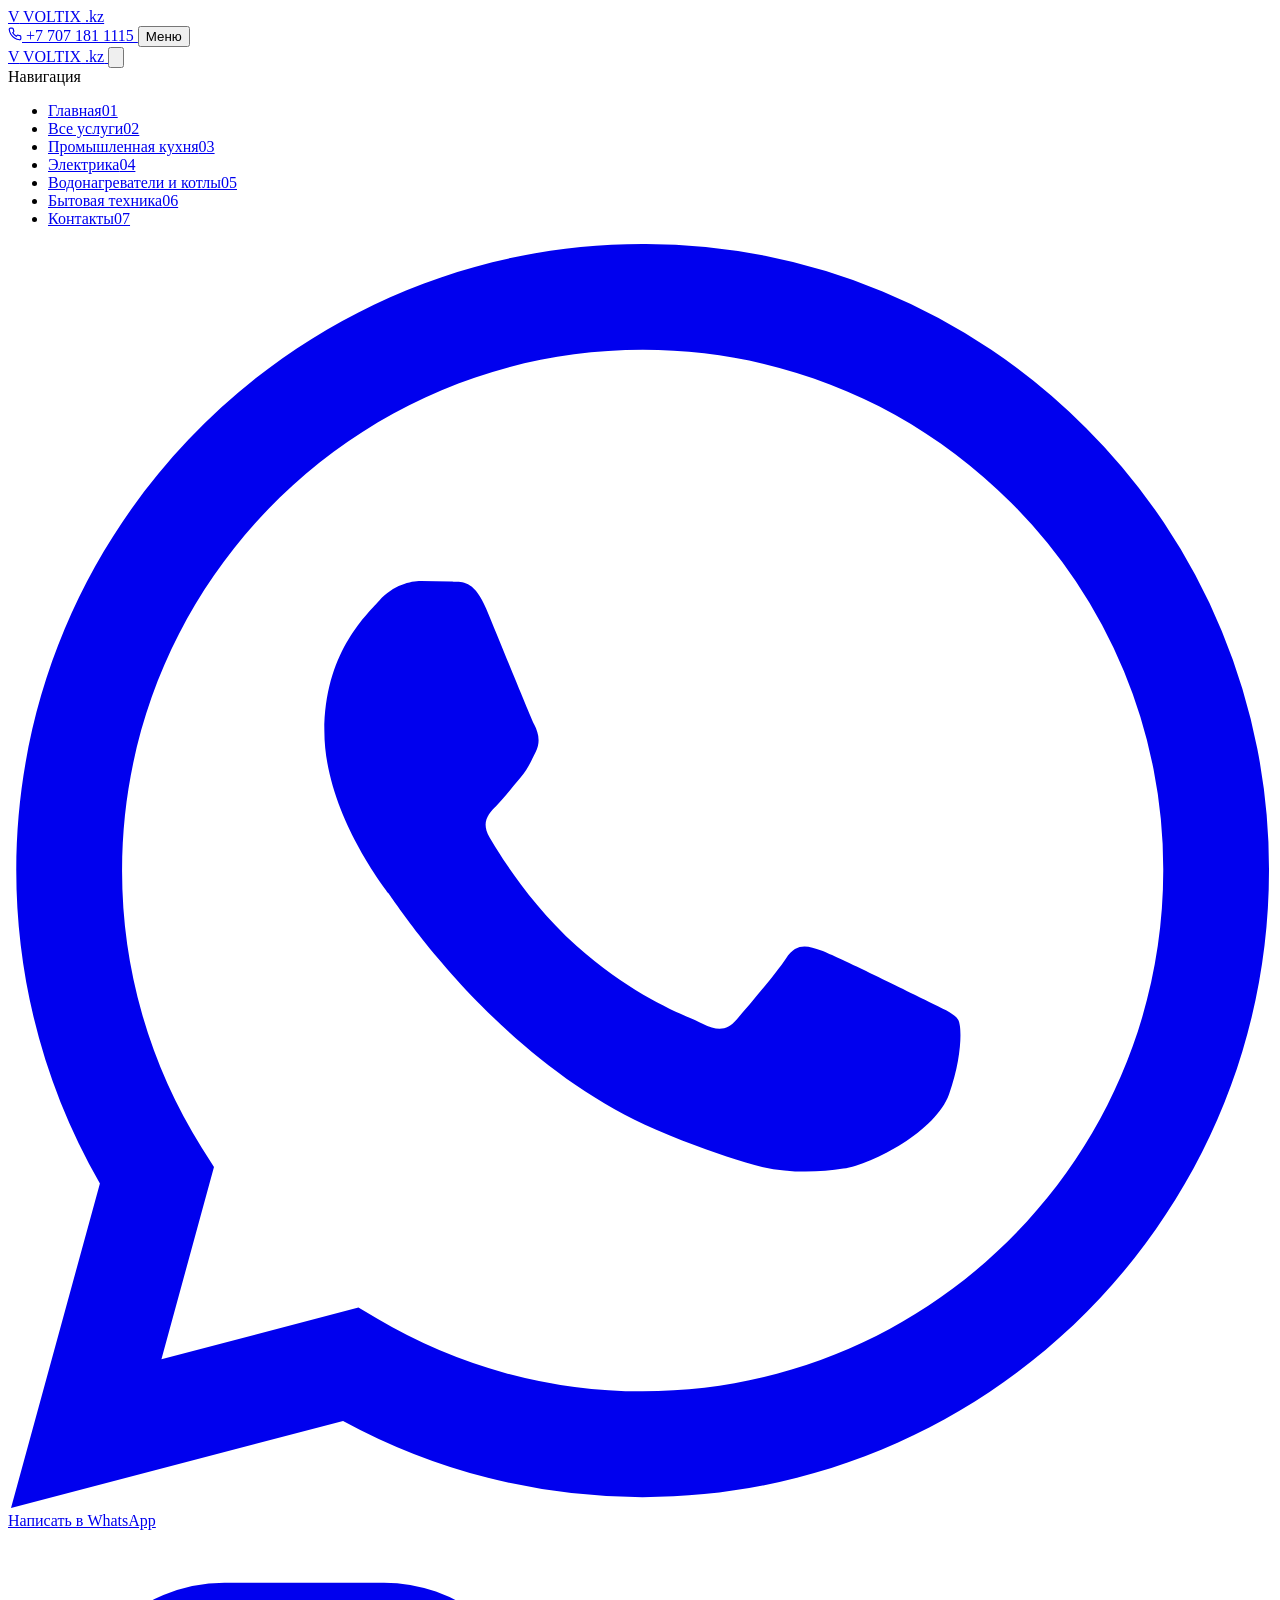
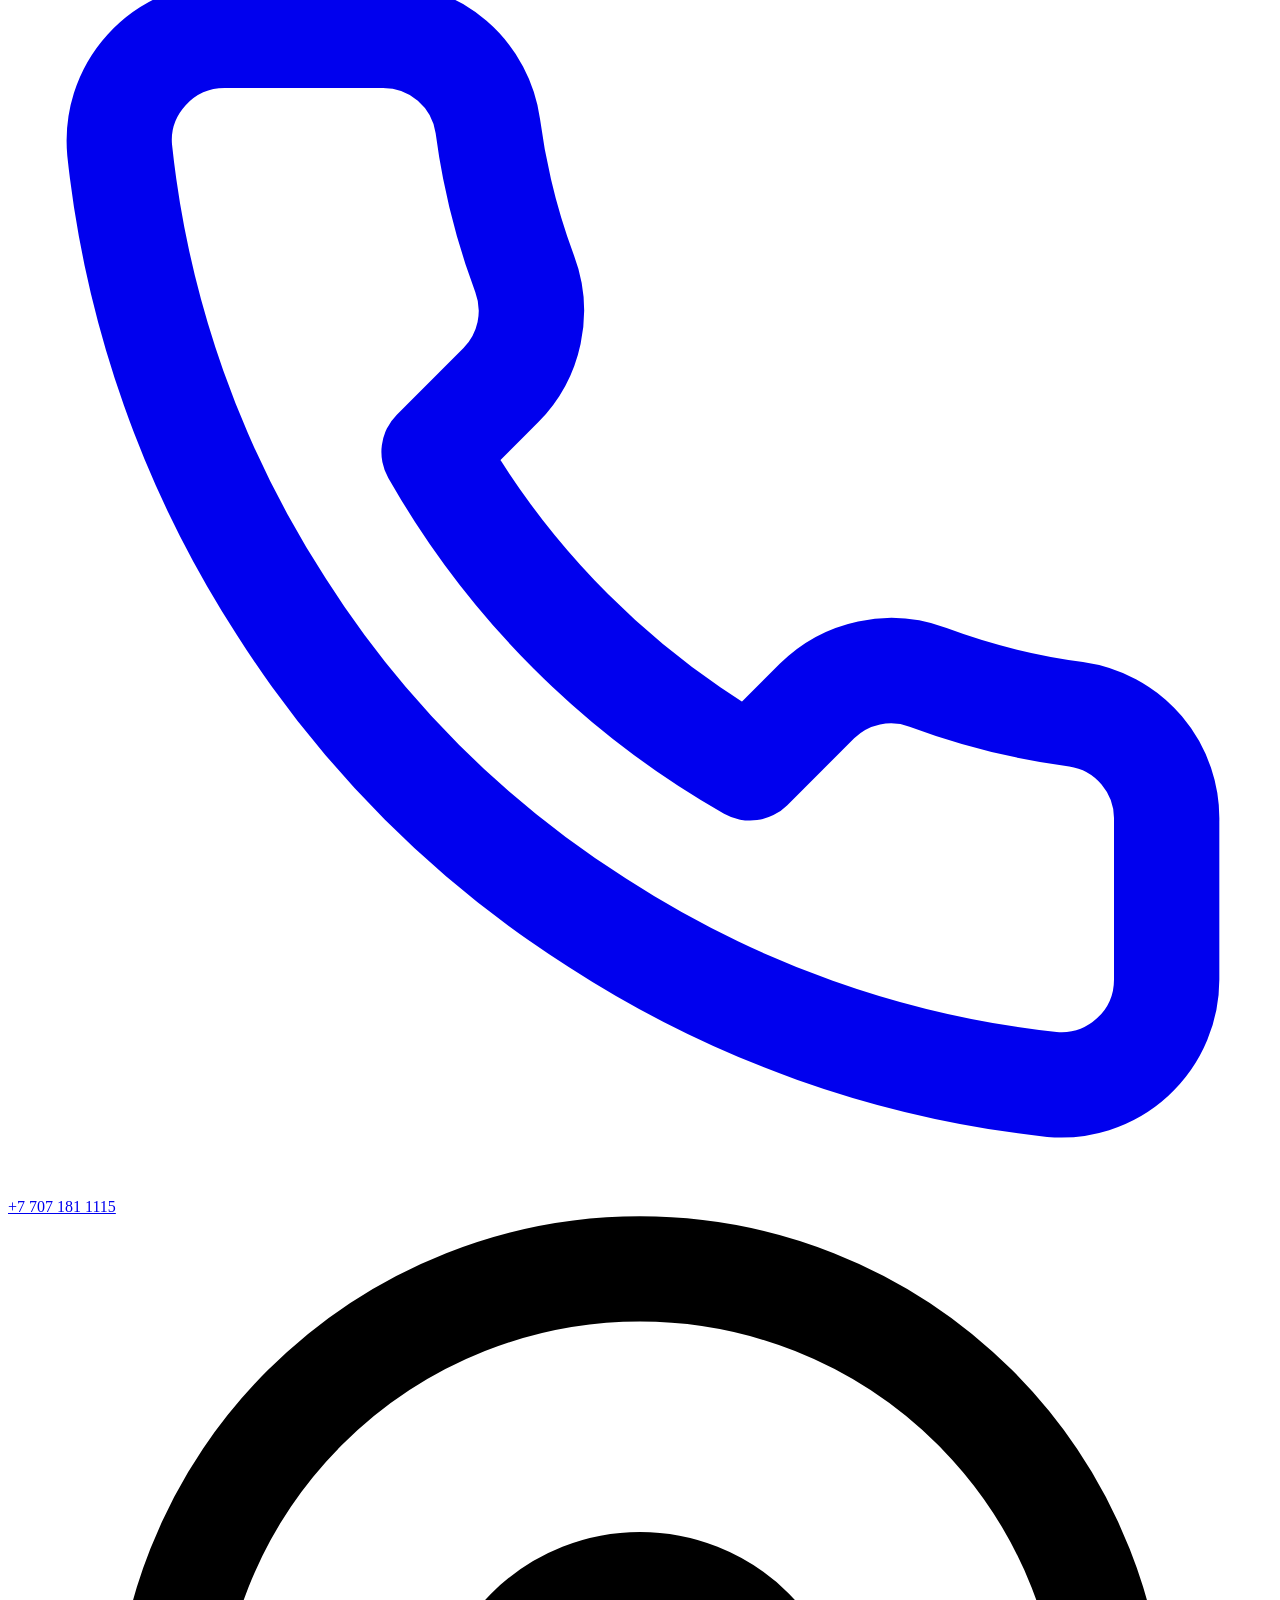
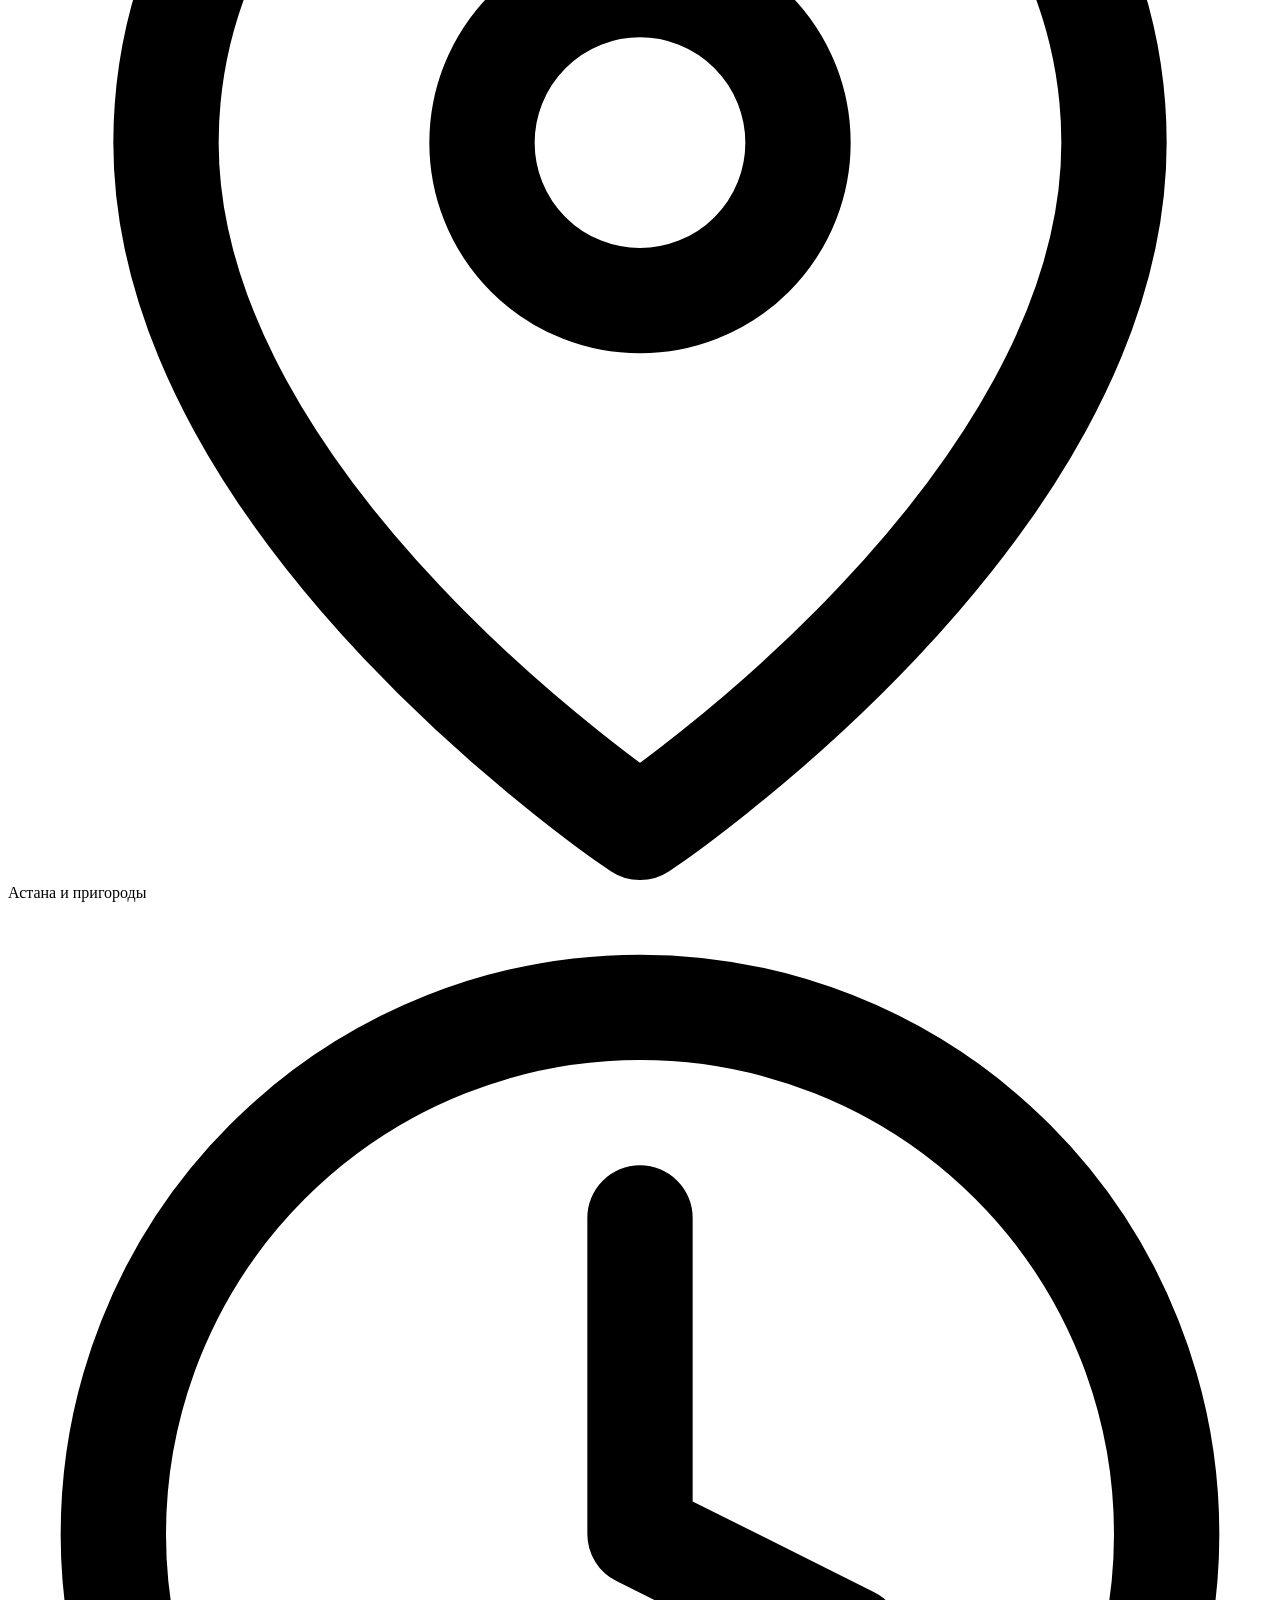
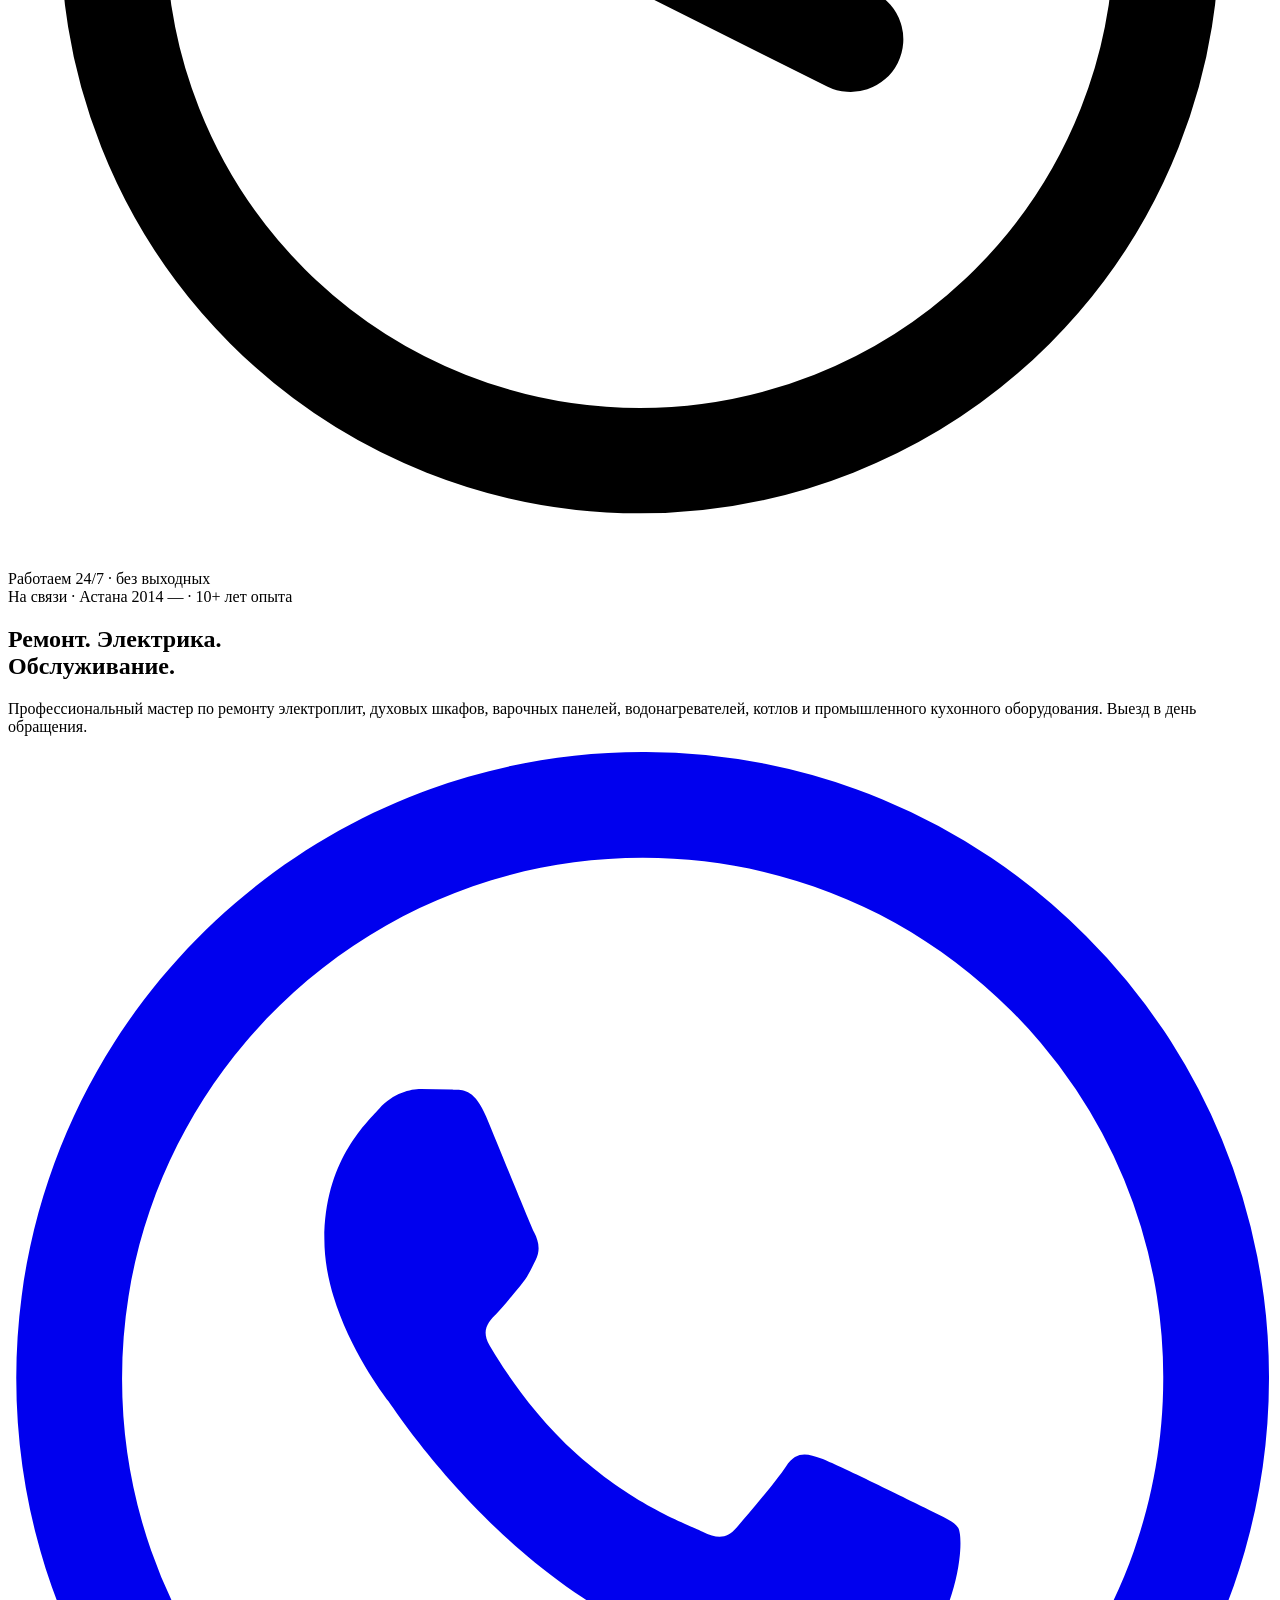
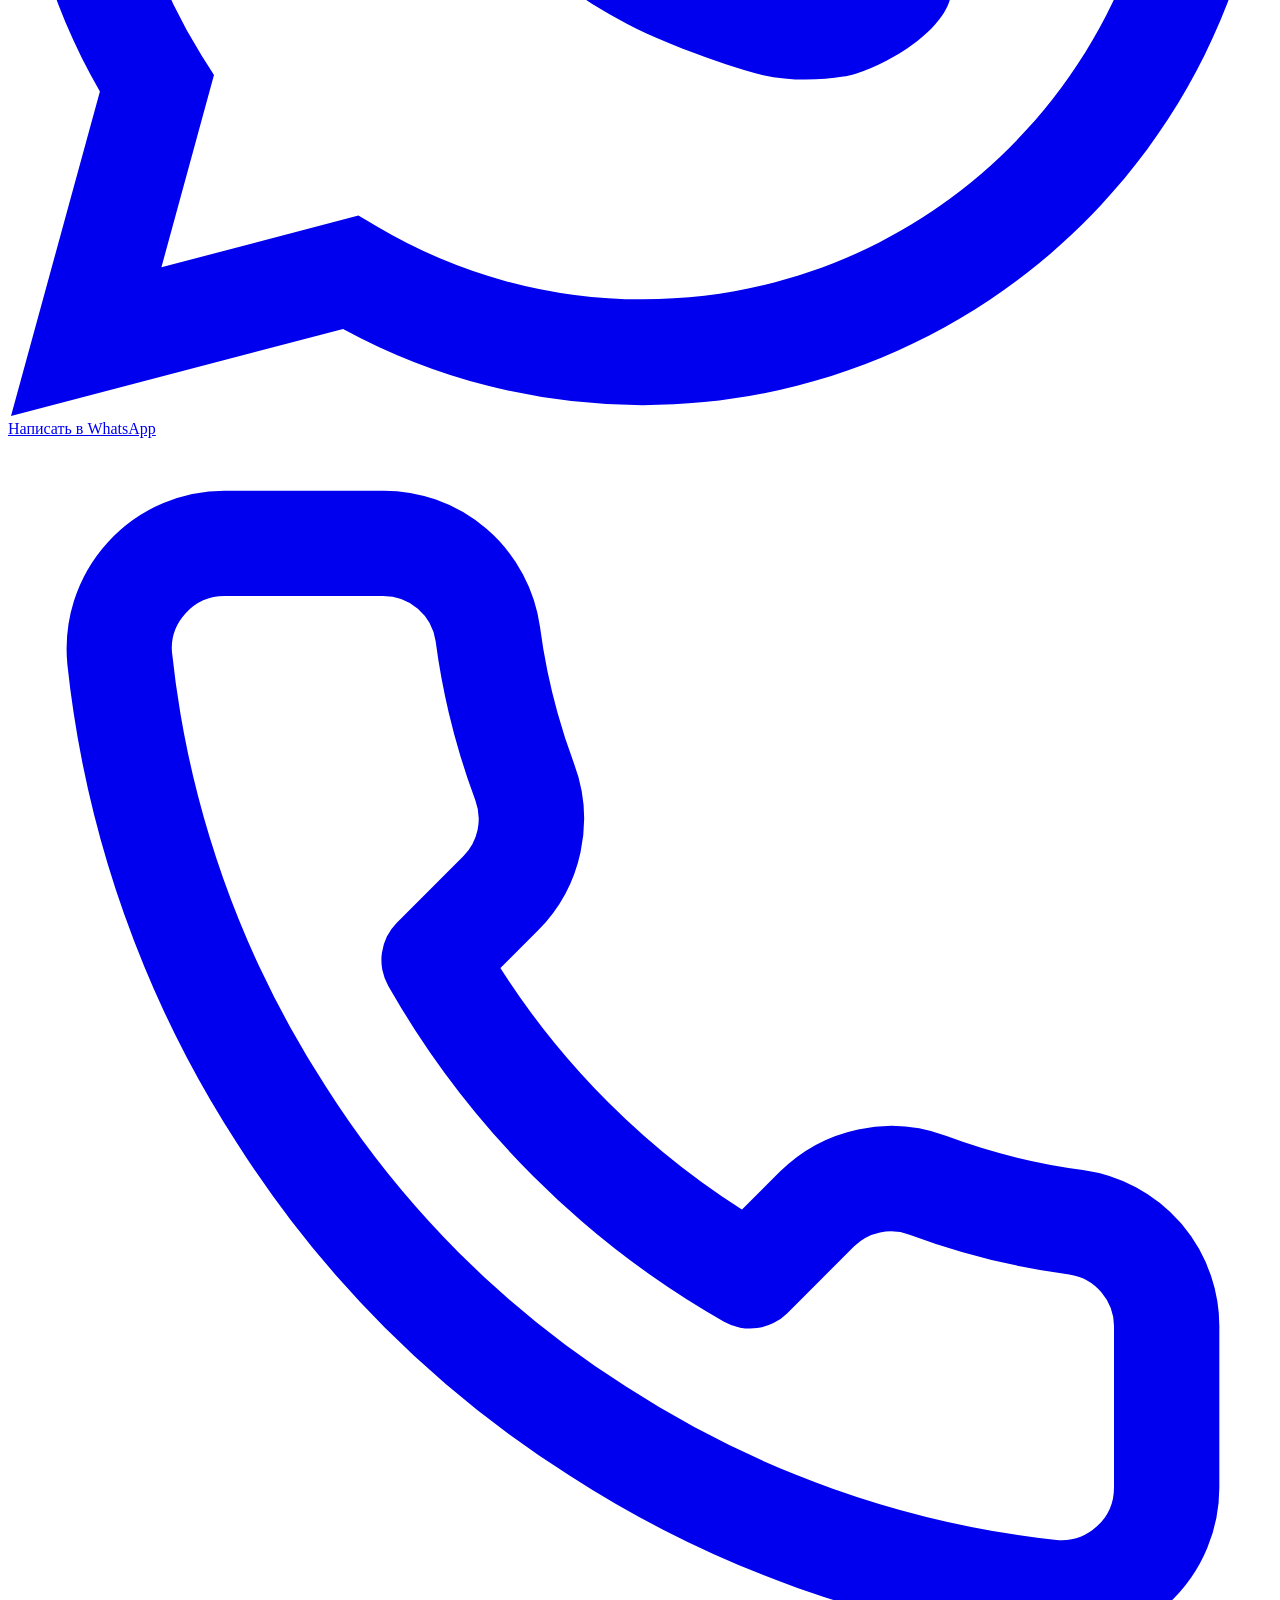
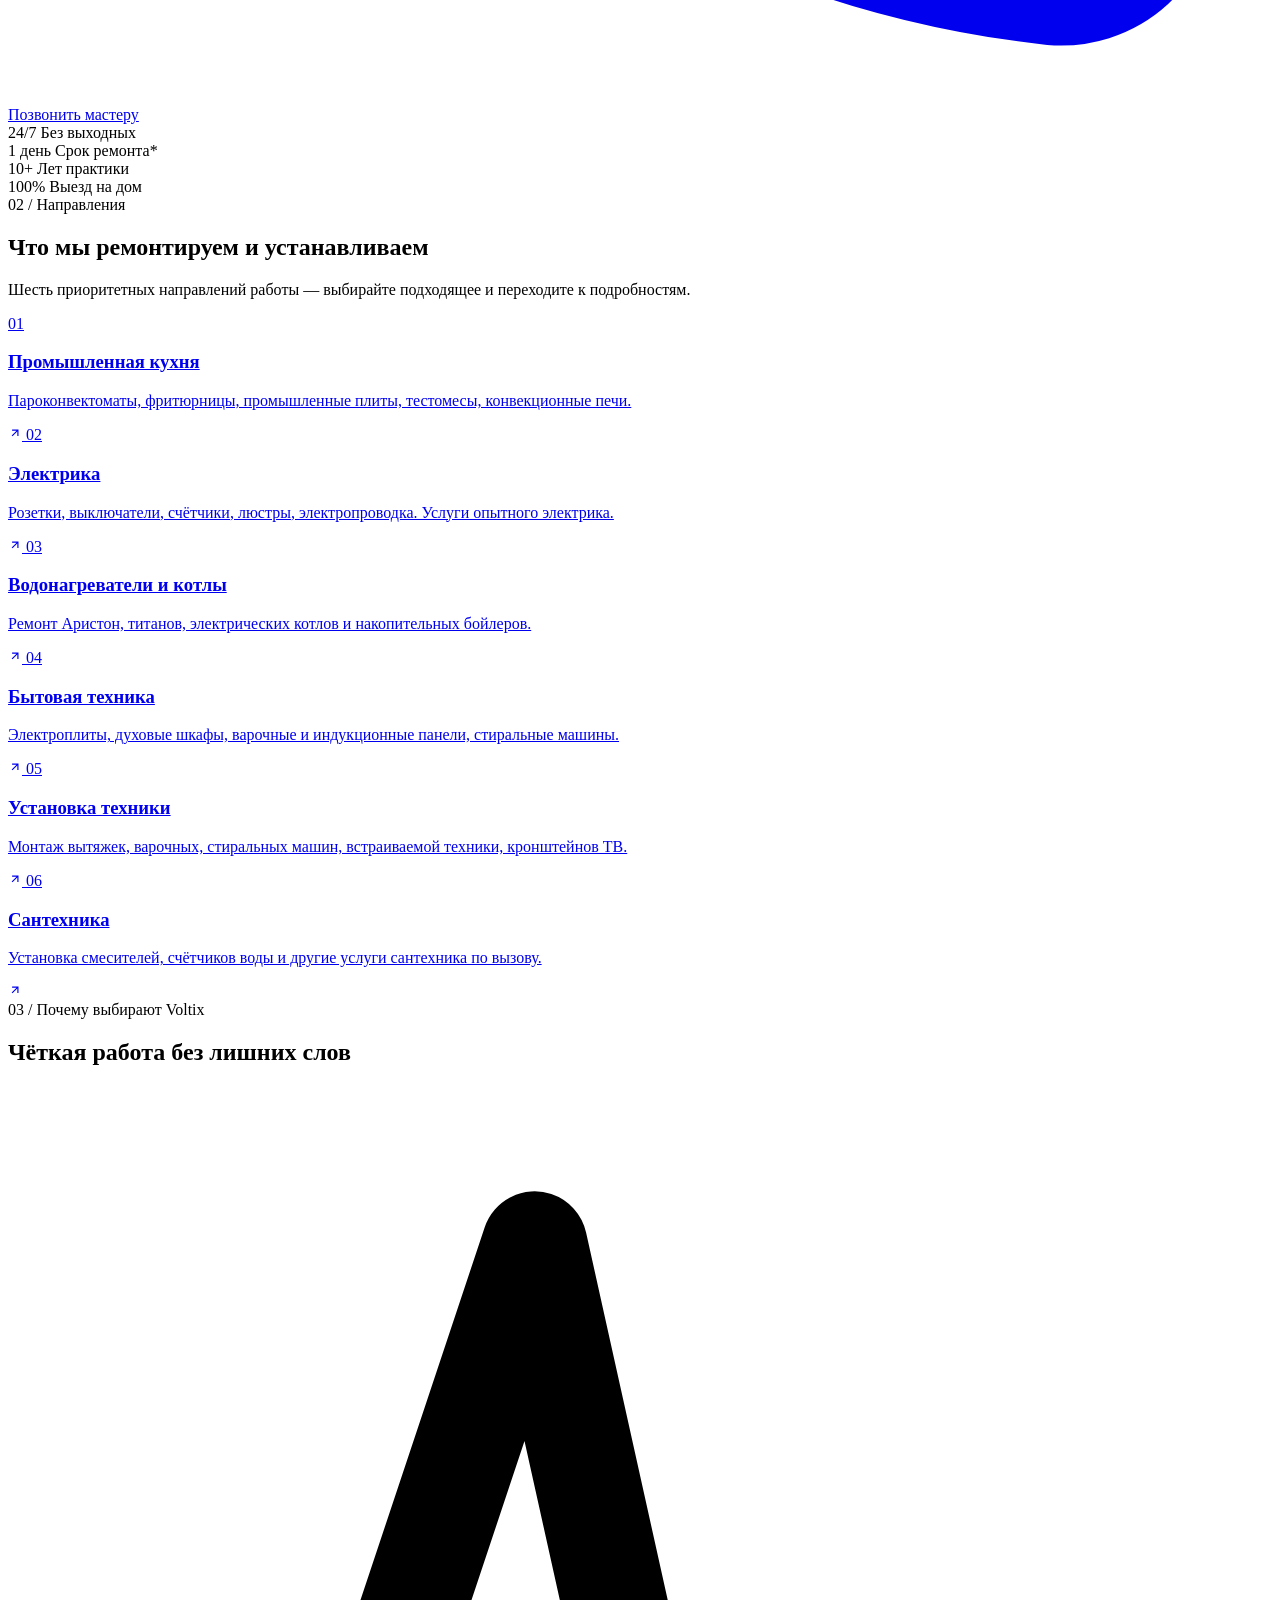
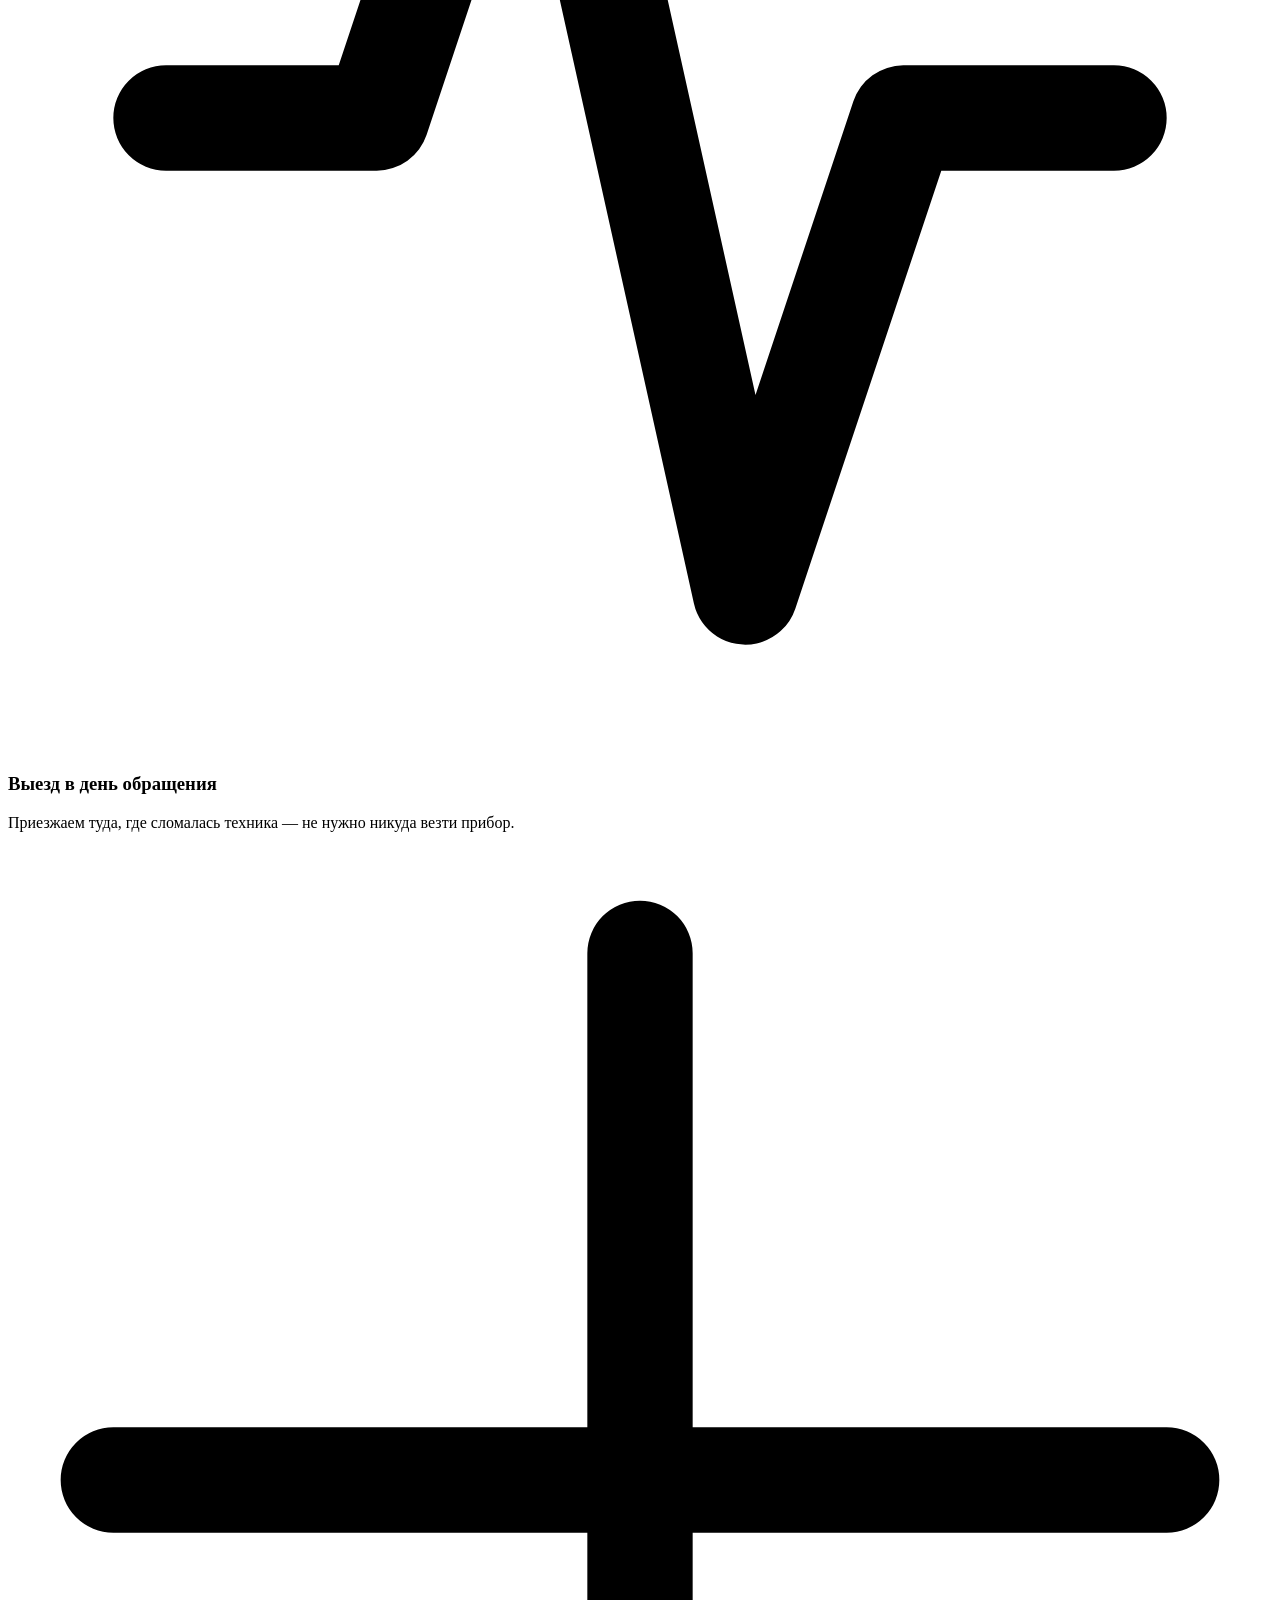
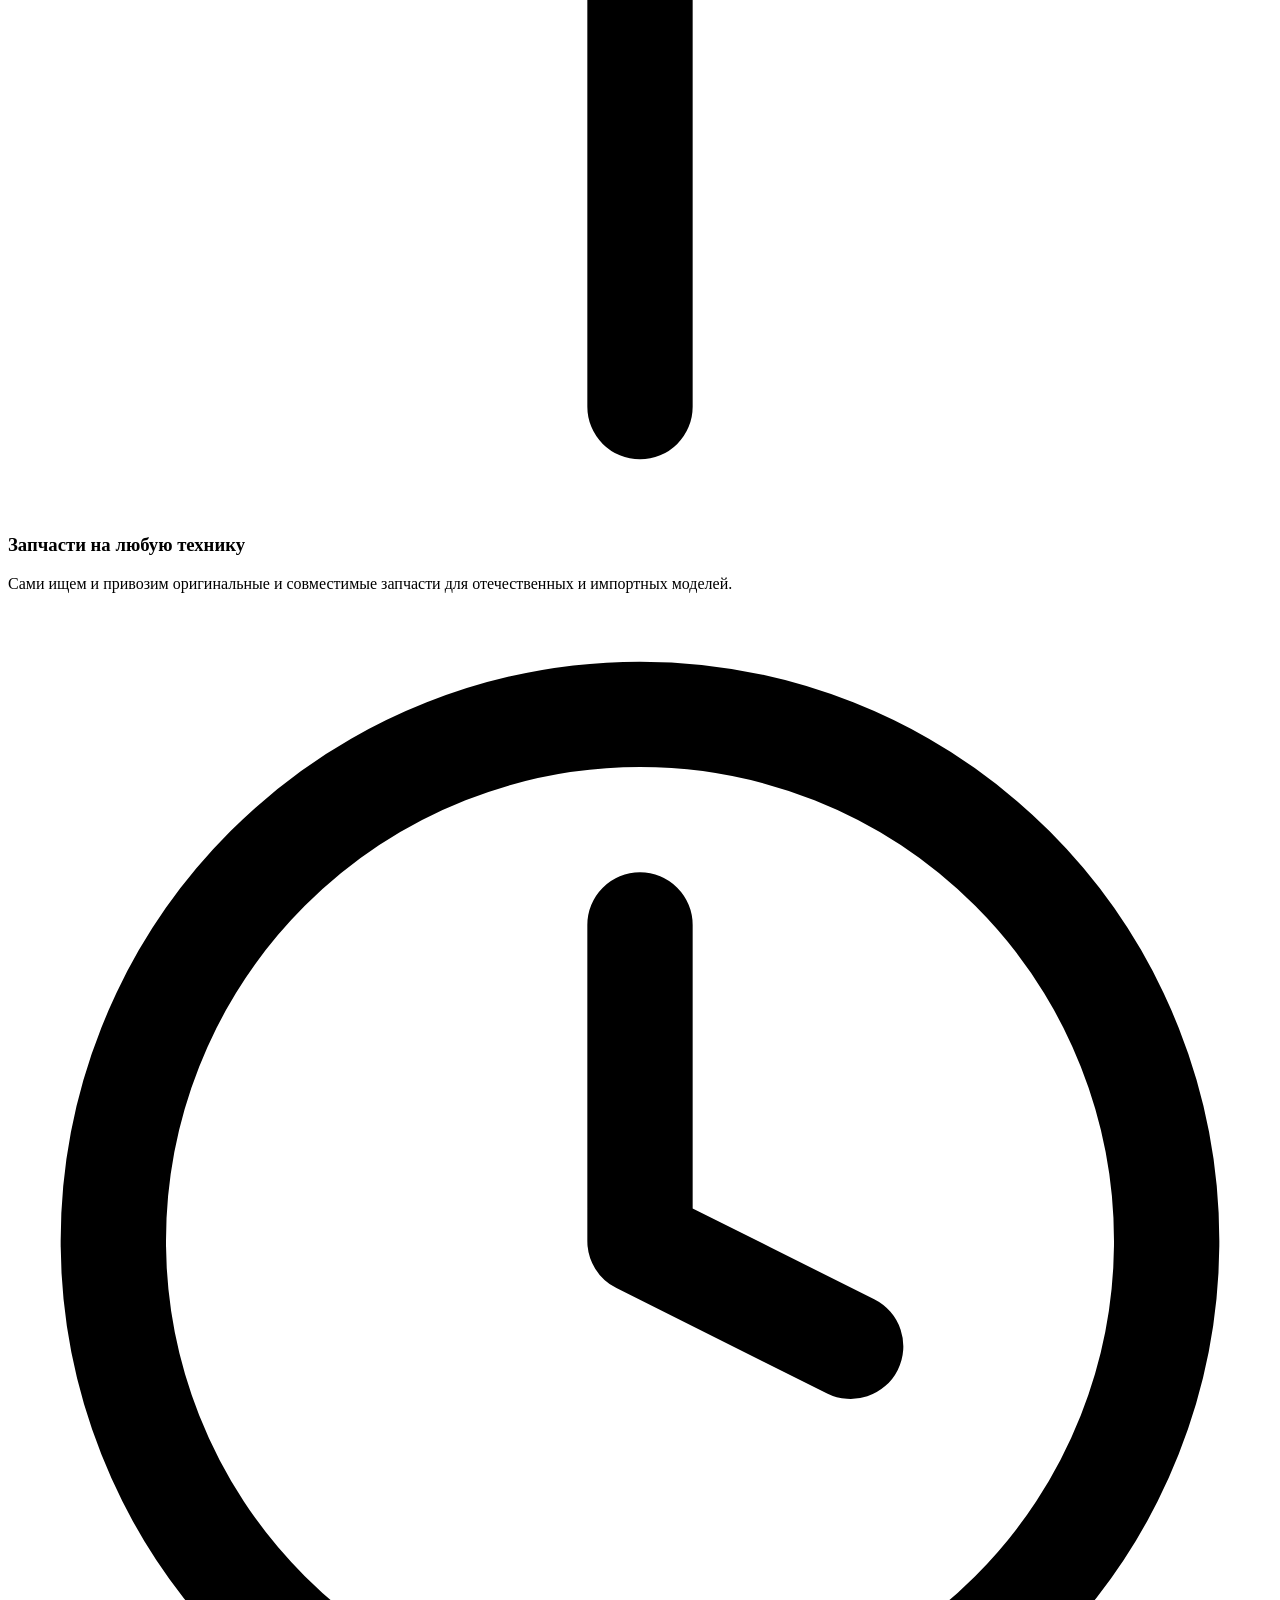
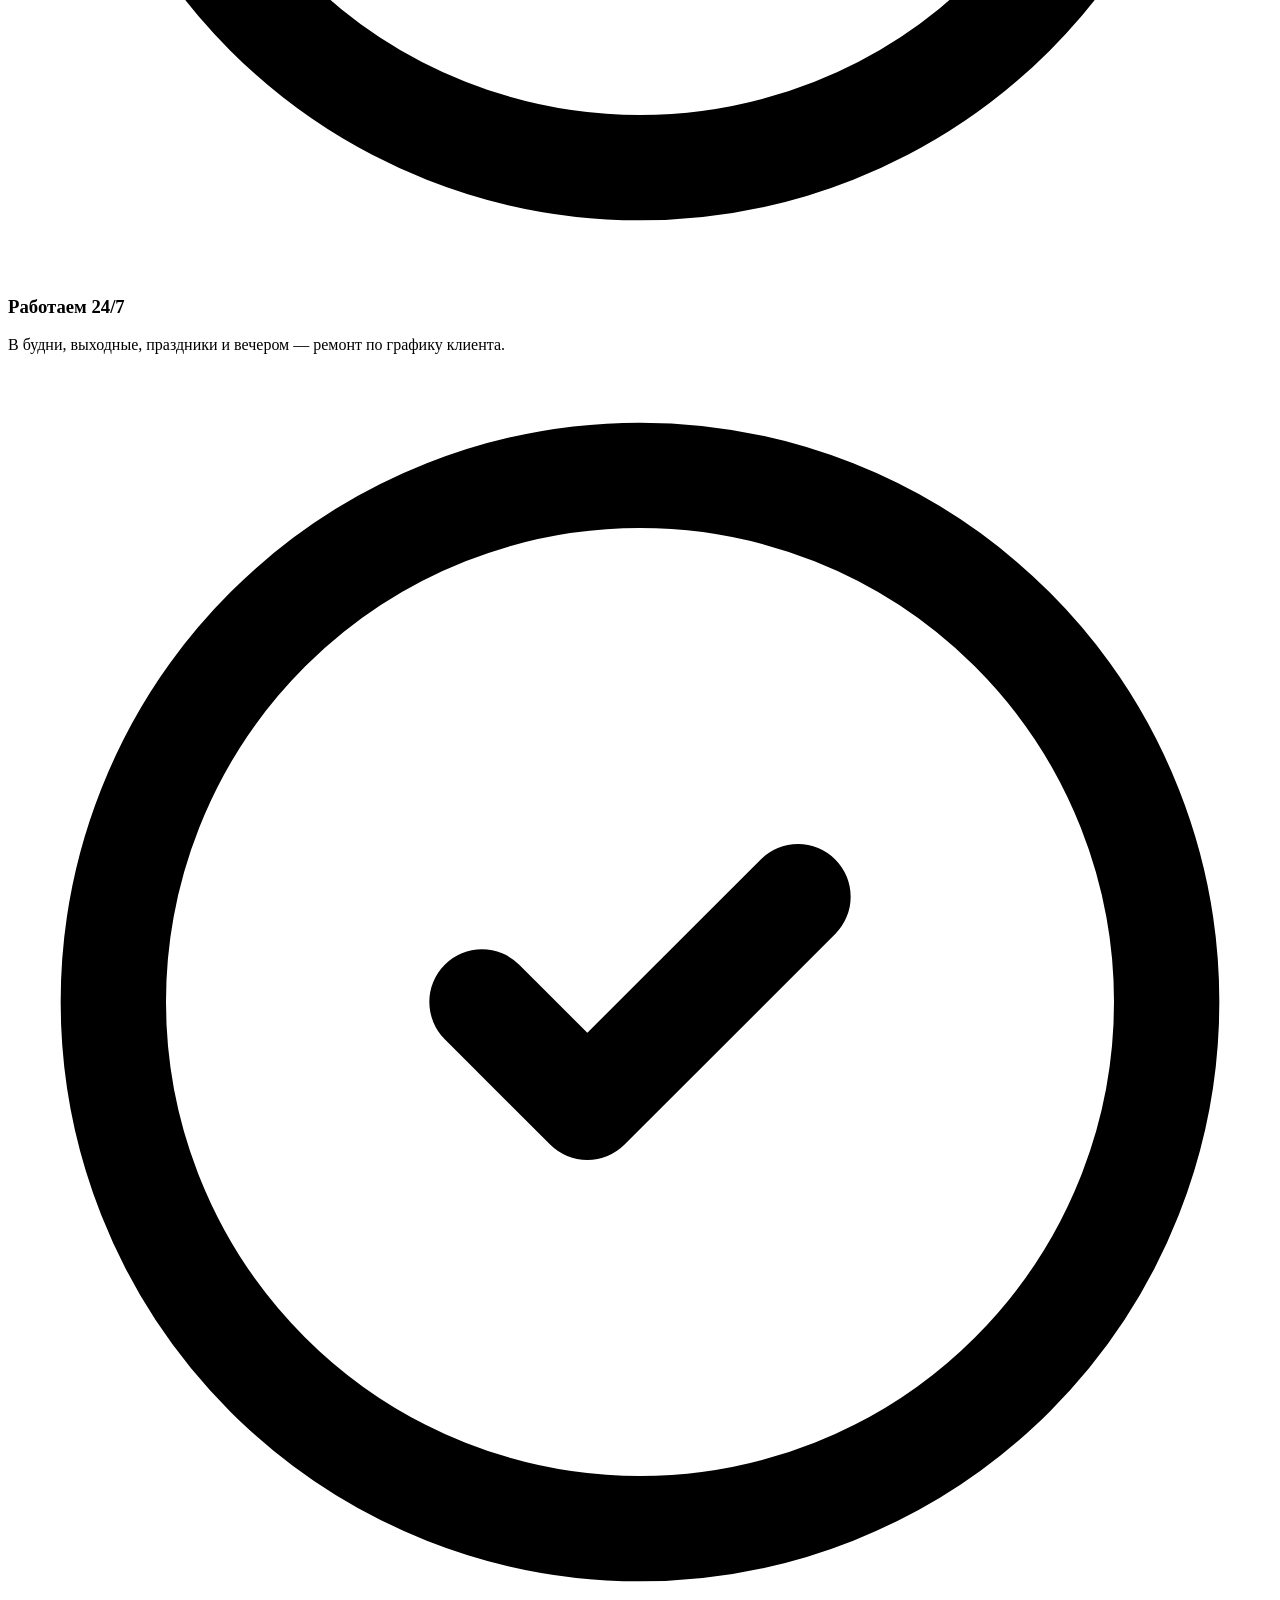
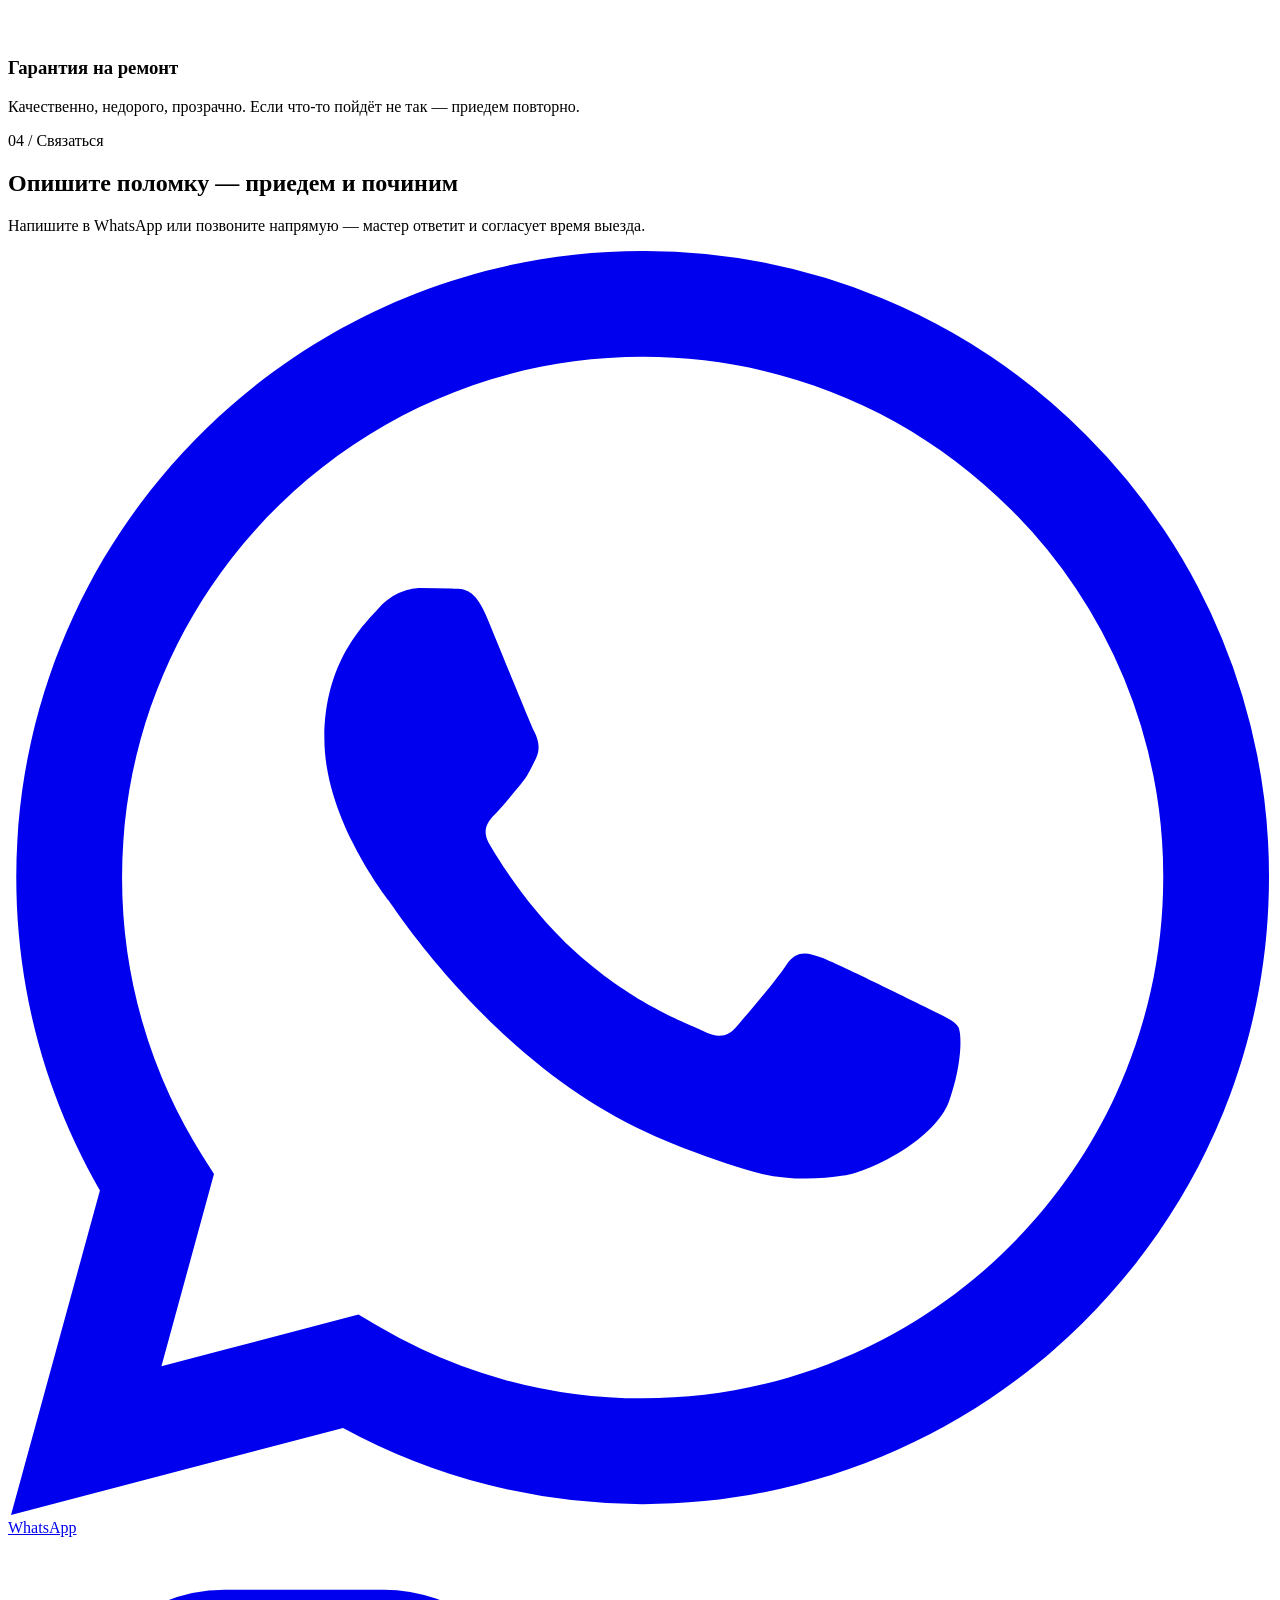
==== index.html @ 79b9b377 "Add files via upload" ====
<!DOCTYPE html>
<html lang="ru">
<head>
<meta charset="UTF-8" />
<meta name="viewport" content="width=device-width, initial-scale=1, viewport-fit=cover" />
<meta name="theme-color" content="#0a0a0a" />
<title>VOLTIX — Ремонт электрики, бытовой и промышленной техники | Астана</title>
<meta name="description" content="Voltix — мастер по ремонту электроплит, духовых шкафов, варочных панелей, водонагревателей, котлов и промышленной кухни. Выезд по Астане. 24/7." />
<link rel="preconnect" href="https://fonts.googleapis.com" />
<link rel="preconnect" href="https://fonts.gstatic.com" crossorigin />
<link href="https://fonts.googleapis.com/css2?family=Unbounded:wght@500;600;700;800&family=Manrope:wght@400;500;600;700&family=JetBrains+Mono:wght@400;500;600&display=swap" rel="stylesheet" />
<link rel="stylesheet" href="assets/style.css" />
</head>
<body>

<!-- ============= HEADER ============= -->
<header class="site-header">
  <div class="container header-inner">
    <a href="index.html" class="logo" aria-label="Voltix — на главную">
      <span class="bolt">V</span>
      <span>VOLTIX</span>
      <span class="domain">.kz</span>
    </a>
    <div class="header-right">
      <a href="tel:+77071811115" class="header-phone" aria-label="Позвонить">
        <svg viewBox="0 0 24 24" width="14" height="14" fill="none" stroke="currentColor" stroke-width="2" stroke-linecap="round" stroke-linejoin="round"><path d="M22 16.92v3a2 2 0 0 1-2.18 2 19.79 19.79 0 0 1-8.63-3.07 19.5 19.5 0 0 1-6-6 19.79 19.79 0 0 1-3.07-8.67A2 2 0 0 1 4.11 2h3a2 2 0 0 1 2 1.72 12.84 12.84 0 0 0 .7 2.81 2 2 0 0 1-.45 2.11L8.09 9.91a16 16 0 0 0 6 6l1.27-1.27a2 2 0 0 1 2.11-.45 12.84 12.84 0 0 0 2.81.7A2 2 0 0 1 22 16.92z"/></svg>
        +7 707 181 1115
      </a>
      <button class="menu-btn" data-menu-open aria-label="Открыть меню">
        <span class="lines"><span></span><span></span><span></span></span>
        Меню
      </button>
    </div>
  </div>
</header>

<!-- ============= MENU OVERLAY ============= -->
<div class="menu-overlay" data-menu-close></div>
<aside class="menu-panel" aria-label="Главное меню">
  <div class="menu-head">
    <a href="index.html" class="logo">
      <span class="bolt">V</span>
      <span>VOLTIX</span>
      <span class="domain">.kz</span>
    </a>
    <button class="menu-close" data-menu-close aria-label="Закрыть меню">
      <svg viewBox="0 0 24 24" fill="none" stroke="currentColor" stroke-width="2" stroke-linecap="round" stroke-linejoin="round"><path d="M18 6 6 18M6 6l12 12"/></svg>
    </button>
  </div>
  <nav class="menu-nav">
    <div class="menu-section-title">Навигация</div>
    <ul class="menu-list">
      <li><a href="index.html" data-nav><span>Главная</span><span class="num">01</span></a></li>
      <li><a href="services.html" data-nav><span>Все услуги</span><span class="num">02</span></a></li>
      <li><a href="industrial.html" data-nav><span>Промышленная кухня</span><span class="num">03</span></a></li>
      <li><a href="electrical.html" data-nav><span>Электрика</span><span class="num">04</span></a></li>
      <li><a href="water-heaters.html" data-nav><span>Водонагреватели и котлы</span><span class="num">05</span></a></li>
      <li><a href="appliances.html" data-nav><span>Бытовая техника</span><span class="num">06</span></a></li>
      <li><a href="contacts.html" data-nav><span>Контакты</span><span class="num">07</span></a></li>
    </ul>
  </nav>
  <div class="menu-foot">
    <a href="#" class="btn btn-primary btn-block" data-wa="Здравствуйте! Подскажите по услугам Voltix.">
      <svg viewBox="0 0 24 24" fill="currentColor"><path d="M17.472 14.382c-.297-.149-1.758-.867-2.03-.967-.273-.099-.471-.148-.67.15-.197.297-.767.966-.94 1.164-.173.199-.347.223-.644.075-.297-.15-1.255-.463-2.39-1.475-.883-.788-1.48-1.761-1.653-2.059-.173-.297-.018-.458.13-.606.134-.133.298-.347.446-.52.149-.174.198-.298.298-.497.099-.198.05-.371-.025-.52-.075-.149-.669-1.612-.916-2.207-.242-.579-.487-.5-.669-.51l-.57-.01c-.198 0-.52.074-.792.372s-1.04 1.016-1.04 2.479 1.065 2.876 1.213 3.074c.149.198 2.095 3.2 5.077 4.487.709.306 1.262.489 1.694.625.712.227 1.36.195 1.871.118.571-.085 1.758-.719 2.006-1.413.248-.694.248-1.289.173-1.413-.074-.124-.272-.198-.57-.347m-5.421 7.403h-.004a9.87 9.87 0 0 1-5.031-1.378l-.361-.214-3.741.982.998-3.648-.235-.374a9.86 9.86 0 0 1-1.51-5.26c.001-5.45 4.436-9.884 9.888-9.884 2.64 0 5.122 1.03 6.988 2.898a9.825 9.825 0 0 1 2.893 6.994c-.003 5.45-4.437 9.884-9.885 9.884m8.413-18.297A11.815 11.815 0 0 0 12.05 0C5.495 0 .16 5.335.157 11.892c0 2.096.547 4.142 1.588 5.945L.057 24l6.305-1.654a11.882 11.882 0 0 0 5.683 1.448h.005c6.554 0 11.89-5.335 11.893-11.893A11.821 11.821 0 0 0 20.464 3.488"/></svg>
      Написать в WhatsApp
    </a>
    <a href="tel:+77071811115" class="btn btn-outline btn-block">
      <svg viewBox="0 0 24 24" fill="none" stroke="currentColor" stroke-width="2" stroke-linecap="round" stroke-linejoin="round"><path d="M22 16.92v3a2 2 0 0 1-2.18 2 19.79 19.79 0 0 1-8.63-3.07 19.5 19.5 0 0 1-6-6 19.79 19.79 0 0 1-3.07-8.67A2 2 0 0 1 4.11 2h3a2 2 0 0 1 2 1.72 12.84 12.84 0 0 0 .7 2.81 2 2 0 0 1-.45 2.11L8.09 9.91a16 16 0 0 0 6 6l1.27-1.27a2 2 0 0 1 2.11-.45 12.84 12.84 0 0 0 2.81.7A2 2 0 0 1 22 16.92z"/></svg>
      +7 707 181 1115
    </a>
    <div class="contact-line">
      <svg viewBox="0 0 24 24" fill="none" stroke="currentColor" stroke-width="2" stroke-linecap="round" stroke-linejoin="round"><path d="M21 10c0 7-9 13-9 13s-9-6-9-13a9 9 0 0 1 18 0z"/><circle cx="12" cy="10" r="3"/></svg>
      Астана и пригороды
    </div>
    <div class="contact-line">
      <svg viewBox="0 0 24 24" fill="none" stroke="currentColor" stroke-width="2" stroke-linecap="round" stroke-linejoin="round"><circle cx="12" cy="12" r="10"/><polyline points="12 6 12 12 16 14"/></svg>
      Работаем 24/7 · без выходных
    </div>
  </div>
</aside>

<!-- ============= MAIN ============= -->
<main>

  <!-- HERO -->
  <section class="hero">
    <div class="container">
      <div class="hero-meta fade-up">
        <span><span class="dot"></span>На связи · Астана</span>
        <span>2014 — <span class="year"></span> · 10+ лет опыта</span>
      </div>
      <h1 class="hero-title fade-up d1">
        Ремонт. Электрика.<br/>
        <span class="accent">Обслуживание.</span>
      </h1>
      <p class="hero-sub fade-up d2">
        Профессиональный мастер по ремонту электроплит, духовых шкафов, варочных панелей, водонагревателей, котлов и промышленного кухонного оборудования. Выезд в день обращения.
      </p>
      <div class="hero-cta fade-up d3">
        <a href="#" class="btn btn-primary" data-wa="Здравствуйте! Нужна консультация по ремонту техники. Подскажите, пожалуйста.">
          <svg viewBox="0 0 24 24" fill="currentColor"><path d="M17.472 14.382c-.297-.149-1.758-.867-2.03-.967-.273-.099-.471-.148-.67.15-.197.297-.767.966-.94 1.164-.173.199-.347.223-.644.075-.297-.15-1.255-.463-2.39-1.475-.883-.788-1.48-1.761-1.653-2.059-.173-.297-.018-.458.13-.606.134-.133.298-.347.446-.52.149-.174.198-.298.298-.497.099-.198.05-.371-.025-.52-.075-.149-.669-1.612-.916-2.207-.242-.579-.487-.5-.669-.51l-.57-.01c-.198 0-.52.074-.792.372s-1.04 1.016-1.04 2.479 1.065 2.876 1.213 3.074c.149.198 2.095 3.2 5.077 4.487.709.306 1.262.489 1.694.625.712.227 1.36.195 1.871.118.571-.085 1.758-.719 2.006-1.413.248-.694.248-1.289.173-1.413-.074-.124-.272-.198-.57-.347m-5.421 7.403h-.004a9.87 9.87 0 0 1-5.031-1.378l-.361-.214-3.741.982.998-3.648-.235-.374a9.86 9.86 0 0 1-1.51-5.26c.001-5.45 4.436-9.884 9.888-9.884 2.64 0 5.122 1.03 6.988 2.898a9.825 9.825 0 0 1 2.893 6.994c-.003 5.45-4.437 9.884-9.885 9.884m8.413-18.297A11.815 11.815 0 0 0 12.05 0C5.495 0 .16 5.335.157 11.892c0 2.096.547 4.142 1.588 5.945L.057 24l6.305-1.654a11.882 11.882 0 0 0 5.683 1.448h.005c6.554 0 11.89-5.335 11.893-11.893A11.821 11.821 0 0 0 20.464 3.488"/></svg>
          Написать в WhatsApp
        </a>
        <a href="tel:+77071811115" class="btn btn-outline">
          <svg viewBox="0 0 24 24" fill="none" stroke="currentColor" stroke-width="2" stroke-linecap="round" stroke-linejoin="round"><path d="M22 16.92v3a2 2 0 0 1-2.18 2 19.79 19.79 0 0 1-8.63-3.07 19.5 19.5 0 0 1-6-6 19.79 19.79 0 0 1-3.07-8.67A2 2 0 0 1 4.11 2h3a2 2 0 0 1 2 1.72 12.84 12.84 0 0 0 .7 2.81 2 2 0 0 1-.45 2.11L8.09 9.91a16 16 0 0 0 6 6l1.27-1.27a2 2 0 0 1 2.11-.45 12.84 12.84 0 0 0 2.81.7A2 2 0 0 1 22 16.92z"/></svg>
          Позвонить мастеру
        </a>
      </div>

      <div class="hero-foot fade-up d4">
        <div class="hero-stat">
          <span class="val">24/7</span>
          <span class="lbl">Без выходных</span>
        </div>
        <div class="hero-stat">
          <span class="val">1 день</span>
          <span class="lbl">Срок ремонта*</span>
        </div>
        <div class="hero-stat">
          <span class="val">10+</span>
          <span class="lbl">Лет практики</span>
        </div>
        <div class="hero-stat">
          <span class="val">100%</span>
          <span class="lbl">Выезд на дом</span>
        </div>
      </div>
    </div>
  </section>

  <!-- SERVICES OVERVIEW -->
  <section class="section">
    <div class="container">
      <div class="section-head">
        <div class="text">
          <span class="eyebrow">02 / Направления</span>
          <h2>Что мы ремонтируем и устанавливаем</h2>
          <p>Шесть приоритетных направлений работы — выбирайте подходящее и переходите к подробностям.</p>
        </div>
      </div>

      <div class="services-grid">
        <a href="industrial.html" class="service-tile">
          <span class="tile-num">01</span>
          <h3>Промышленная кухня</h3>
          <p>Пароконвектоматы, фритюрницы, промышленные плиты, тестомесы, конвекционные печи.</p>
          <span class="tile-arrow" aria-hidden="true">
            <svg viewBox="0 0 24 24" width="14" height="14" fill="none" stroke="currentColor" stroke-width="2"><path d="M7 17 17 7M7 7h10v10"/></svg>
          </span>
        </a>

        <a href="electrical.html" class="service-tile">
          <span class="tile-num">02</span>
          <h3>Электрика</h3>
          <p>Розетки, выключатели, счётчики, люстры, электропроводка. Услуги опытного электрика.</p>
          <span class="tile-arrow" aria-hidden="true">
            <svg viewBox="0 0 24 24" width="14" height="14" fill="none" stroke="currentColor" stroke-width="2"><path d="M7 17 17 7M7 7h10v10"/></svg>
          </span>
        </a>

        <a href="water-heaters.html" class="service-tile">
          <span class="tile-num">03</span>
          <h3>Водонагреватели и котлы</h3>
          <p>Ремонт Аристон, титанов, электрических котлов и накопительных бойлеров.</p>
          <span class="tile-arrow" aria-hidden="true">
            <svg viewBox="0 0 24 24" width="14" height="14" fill="none" stroke="currentColor" stroke-width="2"><path d="M7 17 17 7M7 7h10v10"/></svg>
          </span>
        </a>

        <a href="appliances.html" class="service-tile">
          <span class="tile-num">04</span>
          <h3>Бытовая техника</h3>
          <p>Электроплиты, духовые шкафы, варочные и индукционные панели, стиральные машины.</p>
          <span class="tile-arrow" aria-hidden="true">
            <svg viewBox="0 0 24 24" width="14" height="14" fill="none" stroke="currentColor" stroke-width="2"><path d="M7 17 17 7M7 7h10v10"/></svg>
          </span>
        </a>

        <a href="services.html#installation" class="service-tile">
          <span class="tile-num">05</span>
          <h3>Установка техники</h3>
          <p>Монтаж вытяжек, варочных, стиральных машин, встраиваемой техники, кронштейнов ТВ.</p>
          <span class="tile-arrow" aria-hidden="true">
            <svg viewBox="0 0 24 24" width="14" height="14" fill="none" stroke="currentColor" stroke-width="2"><path d="M7 17 17 7M7 7h10v10"/></svg>
          </span>
        </a>

        <a href="services.html#plumbing" class="service-tile">
          <span class="tile-num">06</span>
          <h3>Сантехника</h3>
          <p>Установка смесителей, счётчиков воды и другие услуги сантехника по вызову.</p>
          <span class="tile-arrow" aria-hidden="true">
            <svg viewBox="0 0 24 24" width="14" height="14" fill="none" stroke="currentColor" stroke-width="2"><path d="M7 17 17 7M7 7h10v10"/></svg>
          </span>
        </a>
      </div>
    </div>
  </section>

  <!-- WHY US -->
  <section class="section" style="padding-top: 0;">
    <div class="container">
      <div class="section-head">
        <div class="text">
          <span class="eyebrow">03 / Почему выбирают Voltix</span>
          <h2>Чёткая работа без лишних слов</h2>
        </div>
      </div>

      <div class="feature-grid">
        <div class="feature">
          <span class="ico">
            <svg viewBox="0 0 24 24" fill="none" stroke="currentColor" stroke-width="2" stroke-linecap="round" stroke-linejoin="round"><path d="M3 12h4l3-9 4 18 3-9h4"/></svg>
          </span>
          <h3>Выезд в день обращения</h3>
          <p>Приезжаем туда, где сломалась техника — не нужно никуда везти прибор.</p>
        </div>
        <div class="feature">
          <span class="ico">
            <svg viewBox="0 0 24 24" fill="none" stroke="currentColor" stroke-width="2" stroke-linecap="round" stroke-linejoin="round"><path d="M12 2v20M2 12h20"/></svg>
          </span>
          <h3>Запчасти на любую технику</h3>
          <p>Сами ищем и привозим оригинальные и совместимые запчасти для отечественных и импортных моделей.</p>
        </div>
        <div class="feature">
          <span class="ico">
            <svg viewBox="0 0 24 24" fill="none" stroke="currentColor" stroke-width="2" stroke-linecap="round" stroke-linejoin="round"><circle cx="12" cy="12" r="10"/><polyline points="12 6 12 12 16 14"/></svg>
          </span>
          <h3>Работаем 24/7</h3>
          <p>В будни, выходные, праздники и вечером — ремонт по графику клиента.</p>
        </div>
        <div class="feature">
          <span class="ico">
            <svg viewBox="0 0 24 24" fill="none" stroke="currentColor" stroke-width="2" stroke-linecap="round" stroke-linejoin="round"><path d="M9 12l2 2 4-4"/><circle cx="12" cy="12" r="10"/></svg>
          </span>
          <h3>Гарантия на ремонт</h3>
          <p>Качественно, недорого, прозрачно. Если что-то пойдёт не так — приедем повторно.</p>
        </div>
      </div>
    </div>
  </section>

  <!-- CTA -->
  <section class="section" style="padding-top: 0;">
    <div class="container">
      <div class="cta-block">
        <div>
          <span class="eyebrow" style="margin-bottom: 1rem;">04 / Связаться</span>
          <h2>Опишите поломку — приедем и починим</h2>
          <p>Напишите в WhatsApp или позвоните напрямую — мастер ответит и согласует время выезда.</p>
        </div>
        <div class="actions">
          <a href="#" class="btn btn-primary" data-wa="Здравствуйте! Нужен мастер. Опишу поломку.">
            <svg viewBox="0 0 24 24" fill="currentColor"><path d="M17.472 14.382c-.297-.149-1.758-.867-2.03-.967-.273-.099-.471-.148-.67.15-.197.297-.767.966-.94 1.164-.173.199-.347.223-.644.075-.297-.15-1.255-.463-2.39-1.475-.883-.788-1.48-1.761-1.653-2.059-.173-.297-.018-.458.13-.606.134-.133.298-.347.446-.52.149-.174.198-.298.298-.497.099-.198.05-.371-.025-.52-.075-.149-.669-1.612-.916-2.207-.242-.579-.487-.5-.669-.51l-.57-.01c-.198 0-.52.074-.792.372s-1.04 1.016-1.04 2.479 1.065 2.876 1.213 3.074c.149.198 2.095 3.2 5.077 4.487.709.306 1.262.489 1.694.625.712.227 1.36.195 1.871.118.571-.085 1.758-.719 2.006-1.413.248-.694.248-1.289.173-1.413-.074-.124-.272-.198-.57-.347m-5.421 7.403h-.004a9.87 9.87 0 0 1-5.031-1.378l-.361-.214-3.741.982.998-3.648-.235-.374a9.86 9.86 0 0 1-1.51-5.26c.001-5.45 4.436-9.884 9.888-9.884 2.64 0 5.122 1.03 6.988 2.898a9.825 9.825 0 0 1 2.893 6.994c-.003 5.45-4.437 9.884-9.885 9.884m8.413-18.297A11.815 11.815 0 0 0 12.05 0C5.495 0 .16 5.335.157 11.892c0 2.096.547 4.142 1.588 5.945L.057 24l6.305-1.654a11.882 11.882 0 0 0 5.683 1.448h.005c6.554 0 11.89-5.335 11.893-11.893A11.821 11.821 0 0 0 20.464 3.488"/></svg>
            WhatsApp
          </a>
          <a href="tel:+77071811115" class="btn btn-outline">
            <svg viewBox="0 0 24 24" fill="none" stroke="currentColor" stroke-width="2" stroke-linecap="round" stroke-linejoin="round"><path d="M22 16.92v3a2 2 0 0 1-2.18 2 19.79 19.79 0 0 1-8.63-3.07 19.5 19.5 0 0 1-6-6 19.79 19.79 0 0 1-3.07-8.67A2 2 0 0 1 4.11 2h3a2 2 0 0 1 2 1.72 12.84 12.84 0 0 0 .7 2.81 2 2 0 0 1-.45 2.11L8.09 9.91a16 16 0 0 0 6 6l1.27-1.27a2 2 0 0 1 2.11-.45 12.84 12.84 0 0 0 2.81.7A2 2 0 0 1 22 16.92z"/></svg>
            Позвонить
          </a>
        </div>
      </div>
    </div>
  </section>

</main>

<!-- ============= FLOATING ACTIONS ============= -->
<div class="float-actions">
  <a href="tel:+77071811115" class="float-btn call" aria-label="Позвонить">
    <svg viewBox="0 0 24 24" fill="none" stroke="currentColor" stroke-width="2" stroke-linecap="round" stroke-linejoin="round"><path d="M22 16.92v3a2 2 0 0 1-2.18 2 19.79 19.79 0 0 1-8.63-3.07 19.5 19.5 0 0 1-6-6 19.79 19.79 0 0 1-3.07-8.67A2 2 0 0 1 4.11 2h3a2 2 0 0 1 2 1.72 12.84 12.84 0 0 0 .7 2.81 2 2 0 0 1-.45 2.11L8.09 9.91a16 16 0 0 0 6 6l1.27-1.27a2 2 0 0 1 2.11-.45 12.84 12.84 0 0 0 2.81.7A2 2 0 0 1 22 16.92z"/></svg>
  </a>
  <a href="#" class="float-btn" data-wa="Здравствуйте! Нужен мастер." aria-label="WhatsApp">
    <svg viewBox="0 0 24 24" fill="currentColor"><path d="M17.472 14.382c-.297-.149-1.758-.867-2.03-.967-.273-.099-.471-.148-.67.15-.197.297-.767.966-.94 1.164-.173.199-.347.223-.644.075-.297-.15-1.255-.463-2.39-1.475-.883-.788-1.48-1.761-1.653-2.059-.173-.297-.018-.458.13-.606.134-.133.298-.347.446-.52.149-.174.198-.298.298-.497.099-.198.05-.371-.025-.52-.075-.149-.669-1.612-.916-2.207-.242-.579-.487-.5-.669-.51l-.57-.01c-.198 0-.52.074-.792.372s-1.04 1.016-1.04 2.479 1.065 2.876 1.213 3.074c.149.198 2.095 3.2 5.077 4.487.709.306 1.262.489 1.694.625.712.227 1.36.195 1.871.118.571-.085 1.758-.719 2.006-1.413.248-.694.248-1.289.173-1.413-.074-.124-.272-.198-.57-.347m-5.421 7.403h-.004a9.87 9.87 0 0 1-5.031-1.378l-.361-.214-3.741.982.998-3.648-.235-.374a9.86 9.86 0 0 1-1.51-5.26c.001-5.45 4.436-9.884 9.888-9.884 2.64 0 5.122 1.03 6.988 2.898a9.825 9.825 0 0 1 2.893 6.994c-.003 5.45-4.437 9.884-9.885 9.884m8.413-18.297A11.815 11.815 0 0 0 12.05 0C5.495 0 .16 5.335.157 11.892c0 2.096.547 4.142 1.588 5.945L.057 24l6.305-1.654a11.882 11.882 0 0 0 5.683 1.448h.005c6.554 0 11.89-5.335 11.893-11.893A11.821 11.821 0 0 0 20.464 3.488"/></svg>
  </a>
</div>

<!-- ============= FOOTER ============= -->
<footer class="site-footer">
  <div class="container">
    <div class="footer-top">
      <div class="footer-brand">
        <a href="index.html" class="logo">
          <span class="bolt">V</span>
          <span>VOLTIX</span>
          <span class="domain">.kz</span>
        </a>
        <p>Профессиональный ремонт электрики, бытовой и промышленной техники. Выезд в день обращения по Астане и пригородам. 24/7.</p>
      </div>
      <div class="footer-col">
        <h4>Направления</h4>
        <ul>
          <li><a href="industrial.html">Промышленная кухня</a></li>
          <li><a href="electrical.html">Электрика</a></li>
          <li><a href="water-heaters.html">Водонагреватели и котлы</a></li>
          <li><a href="appliances.html">Бытовая техника</a></li>
          <li><a href="services.html">Все услуги</a></li>
        </ul>
      </div>
      <div class="footer-col">
        <h4>Контакты</h4>
        <ul>
          <li><a href="tel:+77071811115">+7 707 181 1115</a></li>
          <li><a href="#" data-wa="Здравствуйте! Подскажите по услугам Voltix.">WhatsApp</a></li>
          <li><a href="contacts.html">Все контакты</a></li>
        </ul>
      </div>
    </div>
    <div class="footer-bottom">
      <div>© <span class="year"></span> VOLTIX.KZ — Все права защищены</div>
      <div>Астана · 24/7</div>
    </div>
  </div>
</footer>

<script src="assets/script.js"></script>
</body>
</html>
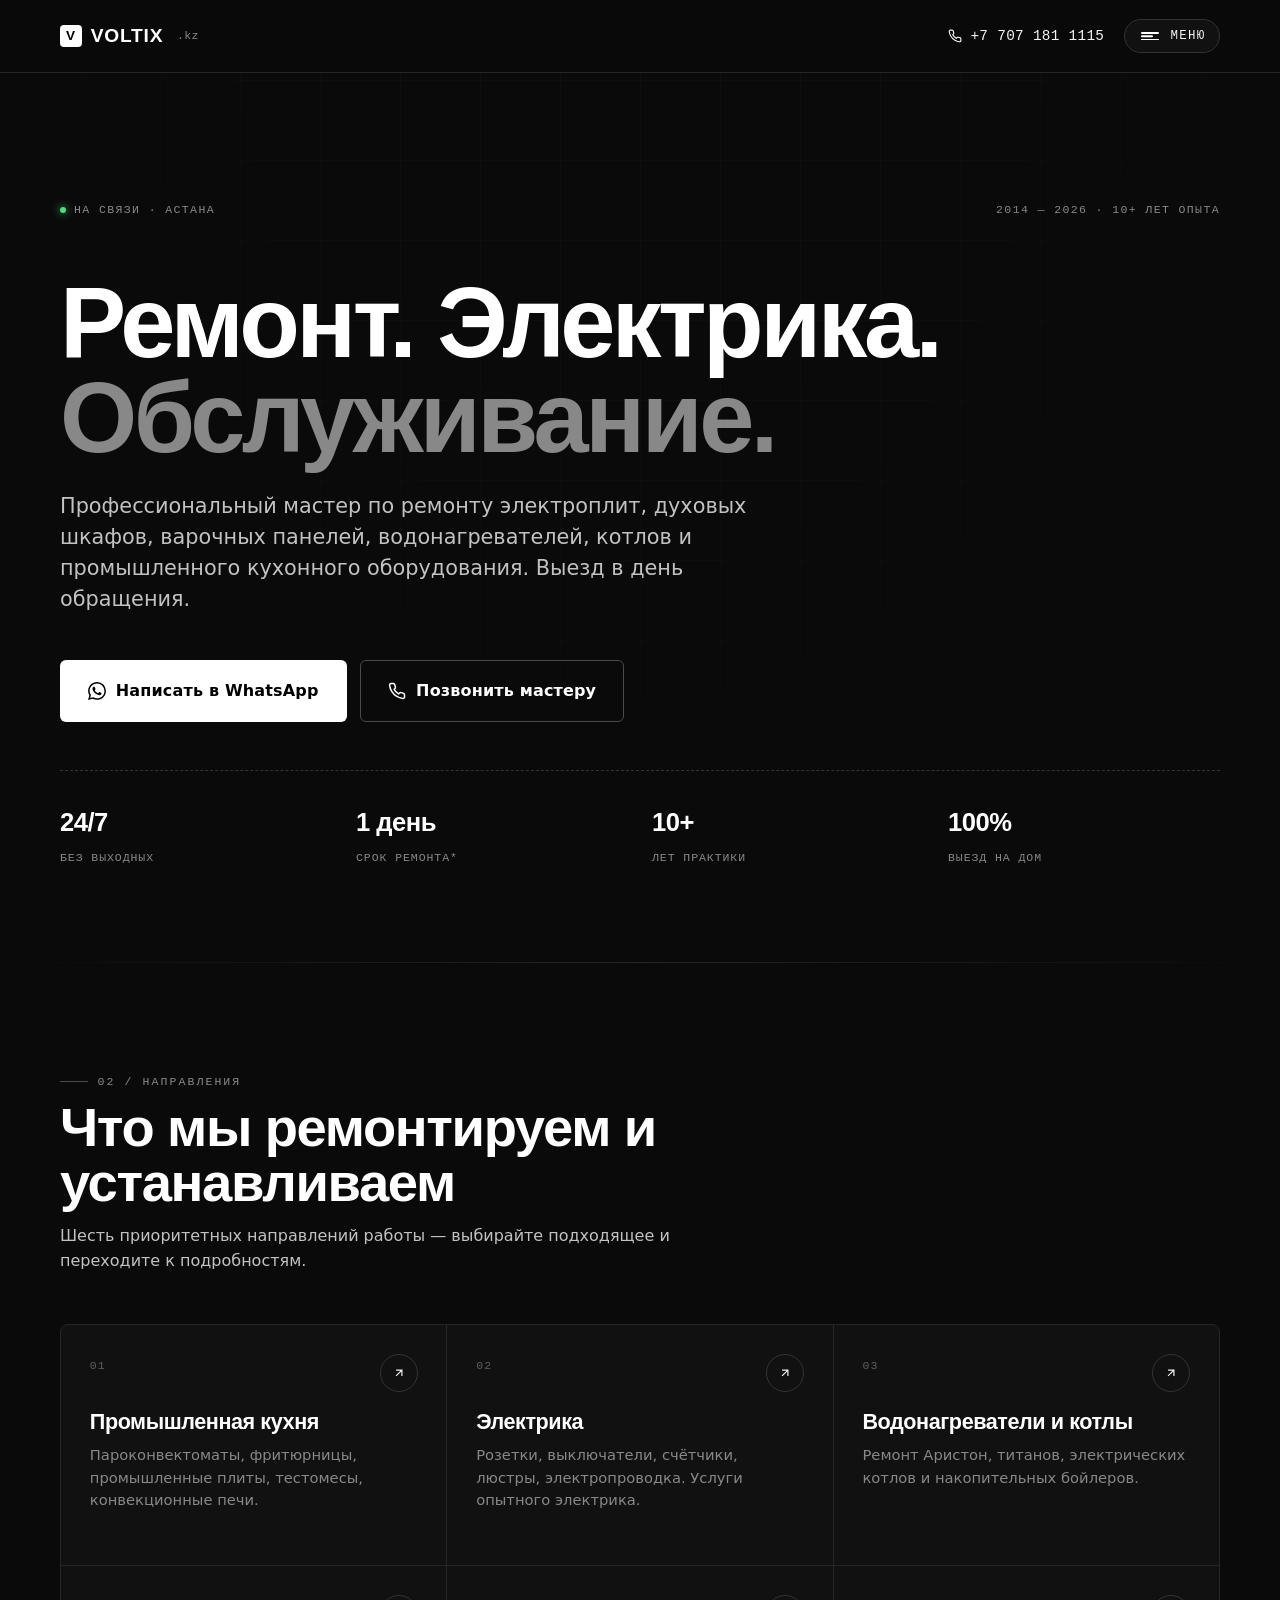
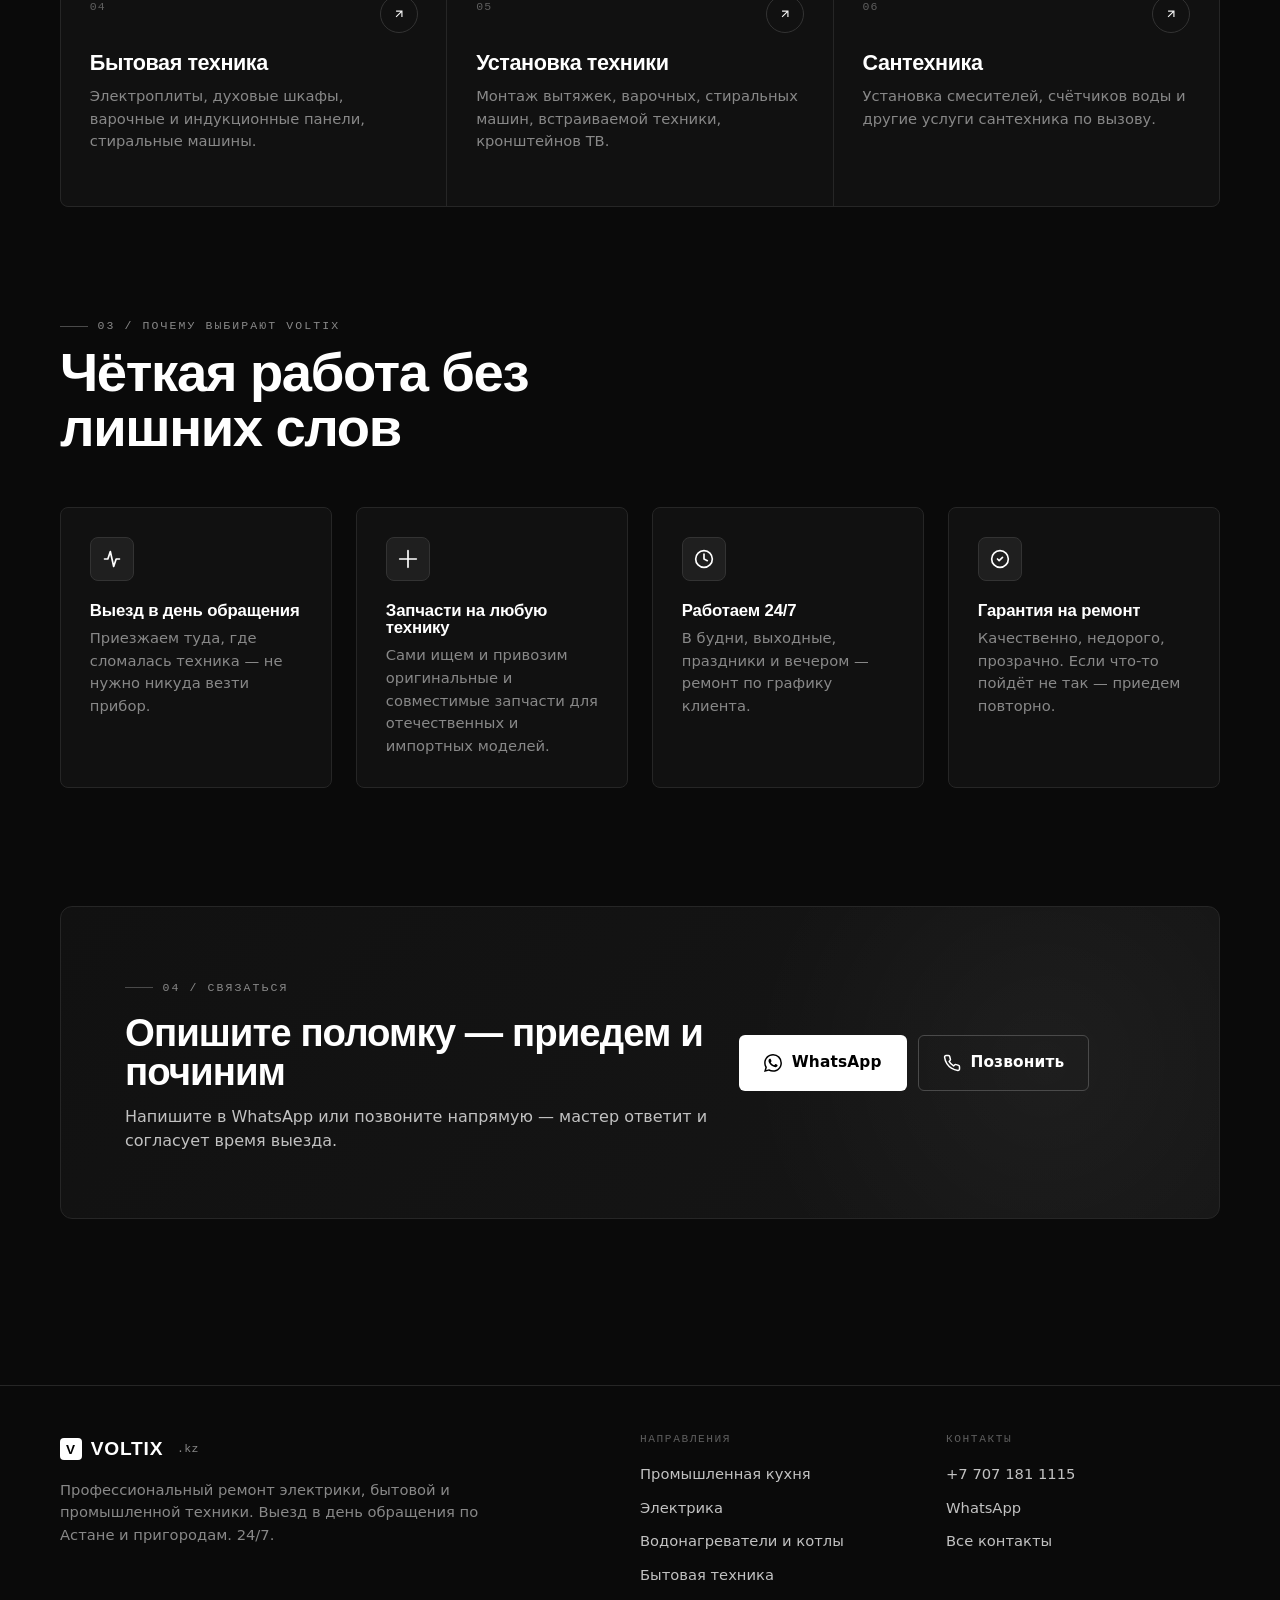
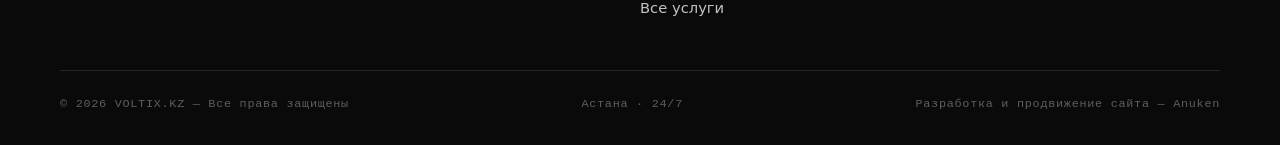
==== commit 48853be1: "Add files via upload" ====
--- a/index.html
+++ b/index.html
@@ -76,6 +76,7 @@
       <svg viewBox="0 0 24 24" fill="none" stroke="currentColor" stroke-width="2" stroke-linecap="round" stroke-linejoin="round"><circle cx="12" cy="12" r="10"/><polyline points="12 6 12 12 16 14"/></svg>
       Работаем 24/7 · без выходных
     </div>
+    <div class="dev-credit"><a href="https://wa.me/77074534518" target="_blank" rel="noopener">Разработка и продвижение сайта — Anuken</a></div>
   </div>
 </aside>
 
@@ -309,6 +310,7 @@
     <div class="footer-bottom">
       <div>© <span class="year"></span> VOLTIX.KZ — Все права защищены</div>
       <div>Астана · 24/7</div>
+      <div class="dev-credit"><a href="https://wa.me/77074534518" target="_blank" rel="noopener">Разработка и продвижение сайта — Anuken</a></div>
     </div>
   </div>
 </footer>
--- a/assets/style.css
+++ b/assets/style.css
@@ -0,0 +1,950 @@
+/* ===================================================================
+   VOLTIX.KZ — Refined industrial-technical aesthetic
+   Palette: pure black / graphite / white
+   =================================================================== */
+
+:root {
+  /* Colors */
+  --bg: #0a0a0a;
+  --bg-2: #111111;
+  --bg-3: #161616;
+  --bg-card: #181818;
+  --bg-elev: #1f1f1f;
+  --border: #262626;
+  --border-2: #333333;
+  --border-strong: #4a4a4a;
+  --text: #f4f4f4;
+  --text-2: #c2c2c2;
+  --text-muted: #888888;
+  --text-dim: #5e5e5e;
+  --white: #ffffff;
+  --black: #000000;
+
+  /* Typography */
+  --font-display: 'Unbounded', 'Inter Tight', sans-serif;
+  --font-body: 'Manrope', system-ui, sans-serif;
+  --font-mono: 'JetBrains Mono', ui-monospace, monospace;
+
+  /* Spacing */
+  --container: 1240px;
+  --pad-x: clamp(1.25rem, 4vw, 2.5rem);
+
+  /* Effects */
+  --shadow-lift: 0 20px 60px -20px rgba(0, 0, 0, 0.8);
+  --transition: 0.32s cubic-bezier(0.22, 1, 0.36, 1);
+}
+
+/* ----------- reset ----------- */
+*, *::before, *::after { box-sizing: border-box; margin: 0; padding: 0; }
+html { scroll-behavior: smooth; -webkit-text-size-adjust: 100%; }
+body {
+  background: var(--bg);
+  color: var(--text);
+  font-family: var(--font-body);
+  font-size: 16px;
+  line-height: 1.55;
+  font-weight: 400;
+  -webkit-font-smoothing: antialiased;
+  -moz-osx-font-smoothing: grayscale;
+  min-height: 100vh;
+  overflow-x: hidden;
+}
+img, svg { display: block; max-width: 100%; }
+a { color: inherit; text-decoration: none; }
+button { font-family: inherit; cursor: pointer; border: none; background: none; color: inherit; }
+ul { list-style: none; }
+
+/* Selection */
+::selection { background: var(--white); color: var(--black); }
+
+/* ----------- subtle background grid ----------- */
+body::before {
+  content: '';
+  position: fixed;
+  inset: 0;
+  background-image:
+    linear-gradient(rgba(255,255,255,0.018) 1px, transparent 1px),
+    linear-gradient(90deg, rgba(255,255,255,0.018) 1px, transparent 1px);
+  background-size: 80px 80px;
+  pointer-events: none;
+  z-index: 0;
+  mask-image: radial-gradient(ellipse at top, black 30%, transparent 80%);
+}
+
+/* ----------- layout ----------- */
+.container {
+  width: 100%;
+  max-width: var(--container);
+  margin: 0 auto;
+  padding: 0 var(--pad-x);
+  position: relative;
+}
+
+main { position: relative; z-index: 1; }
+
+/* ----------- typography ----------- */
+.eyebrow {
+  font-family: var(--font-mono);
+  font-size: 0.72rem;
+  font-weight: 500;
+  letter-spacing: 0.18em;
+  text-transform: uppercase;
+  color: var(--text-muted);
+  display: inline-flex;
+  align-items: center;
+  gap: 0.6rem;
+}
+.eyebrow::before {
+  content: '';
+  width: 28px;
+  height: 1px;
+  background: var(--border-strong);
+}
+
+.section-index {
+  font-family: var(--font-mono);
+  font-size: 0.78rem;
+  color: var(--text-dim);
+  letter-spacing: 0.1em;
+}
+
+h1, h2, h3, h4 {
+  font-family: var(--font-display);
+  font-weight: 700;
+  line-height: 1.02;
+  letter-spacing: -0.02em;
+  color: var(--white);
+}
+
+h1 {
+  font-size: clamp(2.6rem, 7vw, 5.4rem);
+  font-weight: 800;
+}
+
+h2 {
+  font-size: clamp(2rem, 4.5vw, 3.4rem);
+  letter-spacing: -0.025em;
+}
+
+h3 {
+  font-size: clamp(1.25rem, 2.2vw, 1.55rem);
+  font-weight: 600;
+  letter-spacing: -0.015em;
+}
+
+p.lead {
+  font-size: clamp(1.05rem, 1.6vw, 1.25rem);
+  color: var(--text-2);
+  max-width: 60ch;
+  line-height: 1.55;
+}
+
+/* ============= HEADER ============= */
+.site-header {
+  position: sticky;
+  top: 0;
+  z-index: 50;
+  background: rgba(10, 10, 10, 0.78);
+  backdrop-filter: blur(14px) saturate(120%);
+  -webkit-backdrop-filter: blur(14px) saturate(120%);
+  border-bottom: 1px solid var(--border);
+}
+.header-inner {
+  display: flex;
+  align-items: center;
+  justify-content: space-between;
+  height: 72px;
+}
+.logo {
+  display: inline-flex;
+  align-items: center;
+  gap: 0.55rem;
+  font-family: var(--font-display);
+  font-weight: 800;
+  font-size: 1.2rem;
+  letter-spacing: 0.04em;
+  color: var(--white);
+}
+.logo .bolt {
+  width: 22px;
+  height: 22px;
+  display: grid;
+  place-items: center;
+  background: var(--white);
+  color: var(--black);
+  border-radius: 4px;
+  font-size: 0.85rem;
+  font-weight: 900;
+}
+.logo .domain {
+  font-family: var(--font-mono);
+  font-size: 0.72rem;
+  color: var(--text-muted);
+  font-weight: 500;
+  letter-spacing: 0.04em;
+  margin-left: 0.3rem;
+}
+.header-right {
+  display: inline-flex;
+  align-items: center;
+  gap: 1.25rem;
+}
+.header-phone {
+  display: none;
+  font-family: var(--font-mono);
+  font-size: 0.9rem;
+  color: var(--text);
+  letter-spacing: 0.02em;
+}
+.header-phone:hover { color: var(--white); }
+
+@media (min-width: 720px) {
+  .header-phone { display: inline-flex; align-items: center; gap: 0.5rem; }
+}
+
+/* ----------- hamburger button ----------- */
+.menu-btn {
+  display: inline-flex;
+  align-items: center;
+  gap: 0.7rem;
+  padding: 0.55rem 0.85rem 0.55rem 1rem;
+  border: 1px solid var(--border-2);
+  border-radius: 999px;
+  background: var(--bg-2);
+  font-family: var(--font-mono);
+  font-size: 0.78rem;
+  letter-spacing: 0.1em;
+  text-transform: uppercase;
+  color: var(--text);
+  transition: background var(--transition), border-color var(--transition);
+}
+.menu-btn:hover { background: var(--bg-elev); border-color: var(--border-strong); }
+.menu-btn .lines {
+  position: relative;
+  width: 18px;
+  height: 12px;
+}
+.menu-btn .lines span {
+  position: absolute;
+  left: 0;
+  right: 0;
+  height: 1.5px;
+  background: var(--white);
+  border-radius: 1px;
+}
+.menu-btn .lines span:nth-child(1) { top: 2px; }
+.menu-btn .lines span:nth-child(2) { top: 50%; transform: translateY(-50%); width: 12px; }
+.menu-btn .lines span:nth-child(3) { bottom: 2px; }
+
+/* ============= MENU OVERLAY ============= */
+.menu-overlay {
+  position: fixed;
+  inset: 0;
+  background: rgba(0, 0, 0, 0.6);
+  opacity: 0;
+  visibility: hidden;
+  z-index: 100;
+  transition: opacity var(--transition), visibility var(--transition);
+  backdrop-filter: blur(4px);
+}
+.menu-overlay.is-open {
+  opacity: 1;
+  visibility: visible;
+}
+
+.menu-panel {
+  position: fixed;
+  top: 0;
+  right: 0;
+  bottom: 0;
+  width: min(440px, 100%);
+  background: var(--bg);
+  border-left: 1px solid var(--border);
+  z-index: 101;
+  transform: translateX(100%);
+  transition: transform 0.45s cubic-bezier(0.22, 1, 0.36, 1);
+  display: flex;
+  flex-direction: column;
+  overflow-y: auto;
+}
+.menu-panel.is-open { transform: translateX(0); }
+
+.menu-head {
+  display: flex;
+  align-items: center;
+  justify-content: space-between;
+  padding: 1.25rem var(--pad-x);
+  border-bottom: 1px solid var(--border);
+}
+.menu-close {
+  width: 40px;
+  height: 40px;
+  display: grid;
+  place-items: center;
+  border-radius: 50%;
+  border: 1px solid var(--border-2);
+  color: var(--text);
+  transition: background var(--transition), border-color var(--transition);
+}
+.menu-close:hover { background: var(--bg-elev); border-color: var(--border-strong); }
+.menu-close svg { width: 14px; height: 14px; }
+
+.menu-nav {
+  padding: 1.5rem var(--pad-x) 1rem;
+  flex: 1;
+}
+.menu-section-title {
+  font-family: var(--font-mono);
+  font-size: 0.7rem;
+  letter-spacing: 0.18em;
+  text-transform: uppercase;
+  color: var(--text-dim);
+  margin-bottom: 1rem;
+  margin-top: 1.5rem;
+}
+.menu-section-title:first-child { margin-top: 0; }
+
+.menu-list { display: flex; flex-direction: column; }
+.menu-list a {
+  display: flex;
+  align-items: baseline;
+  justify-content: space-between;
+  padding: 0.85rem 0;
+  font-family: var(--font-display);
+  font-weight: 600;
+  font-size: 1.4rem;
+  letter-spacing: -0.01em;
+  border-bottom: 1px solid var(--border);
+  color: var(--text);
+  transition: color var(--transition), padding-left var(--transition);
+}
+.menu-list a:hover { color: var(--white); padding-left: 0.6rem; }
+.menu-list a.active { color: var(--white); }
+.menu-list a .num {
+  font-family: var(--font-mono);
+  font-size: 0.72rem;
+  font-weight: 500;
+  color: var(--text-dim);
+  letter-spacing: 0.08em;
+}
+
+.menu-foot {
+  padding: 1.5rem var(--pad-x) 2rem;
+  border-top: 1px solid var(--border);
+  display: flex;
+  flex-direction: column;
+  gap: 0.85rem;
+}
+.menu-foot .contact-line {
+  display: flex;
+  align-items: center;
+  gap: 0.7rem;
+  color: var(--text-2);
+  font-family: var(--font-mono);
+  font-size: 0.85rem;
+}
+.menu-foot .contact-line svg { width: 14px; height: 14px; color: var(--text-muted); }
+
+/* ============= BUTTONS ============= */
+.btn {
+  display: inline-flex;
+  align-items: center;
+  justify-content: center;
+  gap: 0.6rem;
+  padding: 0.95rem 1.5rem;
+  font-family: var(--font-body);
+  font-weight: 600;
+  font-size: 0.96rem;
+  letter-spacing: 0.01em;
+  border-radius: 6px;
+  transition: transform var(--transition), background var(--transition), color var(--transition), border-color var(--transition);
+  white-space: nowrap;
+  border: 1px solid transparent;
+  position: relative;
+  overflow: hidden;
+}
+.btn:hover { transform: translateY(-1px); }
+.btn:active { transform: translateY(0); }
+.btn svg { width: 18px; height: 18px; flex-shrink: 0; }
+
+.btn-primary {
+  background: var(--white);
+  color: var(--black);
+}
+.btn-primary:hover { background: #e8e8e8; }
+
+.btn-outline {
+  background: transparent;
+  color: var(--white);
+  border-color: var(--border-strong);
+}
+.btn-outline:hover { background: var(--bg-elev); border-color: var(--white); }
+
+.btn-ghost {
+  background: var(--bg-card);
+  color: var(--text);
+  border-color: var(--border);
+}
+.btn-ghost:hover { background: var(--bg-elev); border-color: var(--border-strong); color: var(--white); }
+
+.btn-sm {
+  padding: 0.65rem 1.1rem;
+  font-size: 0.86rem;
+}
+
+.btn-block { width: 100%; }
+
+/* ============= HERO ============= */
+.hero {
+  position: relative;
+  padding: clamp(4rem, 10vw, 8rem) 0 clamp(4rem, 8vw, 6rem);
+  overflow: hidden;
+}
+.hero::after {
+  content: '';
+  position: absolute;
+  bottom: 0;
+  left: 0;
+  right: 0;
+  height: 1px;
+  background: linear-gradient(90deg, transparent, var(--border), transparent);
+}
+
+.hero-meta {
+  display: flex;
+  justify-content: space-between;
+  align-items: center;
+  margin-bottom: clamp(2rem, 5vw, 3.5rem);
+  font-family: var(--font-mono);
+  font-size: 0.72rem;
+  color: var(--text-muted);
+  letter-spacing: 0.12em;
+  text-transform: uppercase;
+}
+.hero-meta .dot {
+  display: inline-block;
+  width: 6px;
+  height: 6px;
+  background: #4ade80;
+  border-radius: 50%;
+  margin-right: 0.5rem;
+  vertical-align: middle;
+  box-shadow: 0 0 8px #4ade80;
+  animation: pulse 2s ease-in-out infinite;
+}
+@keyframes pulse {
+  0%, 100% { opacity: 1; }
+  50% { opacity: 0.4; }
+}
+
+.hero-title {
+  font-size: clamp(2.6rem, 9vw, 6.2rem);
+  font-weight: 800;
+  line-height: 0.96;
+  letter-spacing: -0.035em;
+  margin-bottom: 1.6rem;
+}
+.hero-title .accent {
+  display: inline-block;
+  color: var(--text-muted);
+  position: relative;
+}
+
+.hero-sub {
+  font-size: clamp(1.05rem, 1.8vw, 1.3rem);
+  color: var(--text-2);
+  max-width: 56ch;
+  line-height: 1.5;
+  margin-bottom: clamp(2rem, 4vw, 2.8rem);
+}
+
+.hero-cta {
+  display: flex;
+  flex-wrap: wrap;
+  gap: 0.85rem;
+  margin-bottom: clamp(2rem, 4vw, 3rem);
+}
+.hero-cta .btn { padding: 1.1rem 1.7rem; font-size: 1rem; }
+
+.hero-foot {
+  display: grid;
+  grid-template-columns: 1fr;
+  gap: 1.5rem;
+  padding-top: 2rem;
+  border-top: 1px dashed var(--border-2);
+}
+@media (min-width: 720px) {
+  .hero-foot { grid-template-columns: repeat(4, 1fr); }
+}
+.hero-stat {
+  display: flex;
+  flex-direction: column;
+  gap: 0.35rem;
+}
+.hero-stat .val {
+  font-family: var(--font-display);
+  font-size: 1.6rem;
+  font-weight: 700;
+  color: var(--white);
+  letter-spacing: -0.02em;
+}
+.hero-stat .lbl {
+  font-family: var(--font-mono);
+  font-size: 0.72rem;
+  color: var(--text-muted);
+  letter-spacing: 0.08em;
+  text-transform: uppercase;
+}
+
+/* ----------- page hero (smaller) ----------- */
+.page-hero {
+  padding: clamp(3rem, 7vw, 5.5rem) 0 clamp(2.5rem, 5vw, 4rem);
+  position: relative;
+  border-bottom: 1px solid var(--border);
+}
+.page-hero h1 {
+  font-size: clamp(2.2rem, 6vw, 4rem);
+  margin-bottom: 1.2rem;
+}
+.page-hero p {
+  color: var(--text-2);
+  max-width: 60ch;
+  font-size: 1.05rem;
+}
+.page-crumbs {
+  display: inline-flex;
+  align-items: center;
+  gap: 0.5rem;
+  font-family: var(--font-mono);
+  font-size: 0.74rem;
+  color: var(--text-dim);
+  letter-spacing: 0.1em;
+  text-transform: uppercase;
+  margin-bottom: 1.4rem;
+}
+.page-crumbs a:hover { color: var(--text); }
+
+/* ============= SECTIONS ============= */
+.section {
+  padding: clamp(4rem, 8vw, 6.5rem) 0;
+  position: relative;
+}
+.section-head {
+  display: flex;
+  justify-content: space-between;
+  align-items: flex-end;
+  gap: 2rem;
+  margin-bottom: clamp(2rem, 4vw, 3.5rem);
+  flex-wrap: wrap;
+}
+.section-head .text { max-width: 60ch; }
+.section-head h2 { margin-top: 0.6rem; }
+.section-head p { color: var(--text-2); margin-top: 0.8rem; line-height: 1.55; }
+
+/* ============= SERVICES GRID (homepage) ============= */
+.services-grid {
+  display: grid;
+  grid-template-columns: 1fr;
+  gap: 1px;
+  background: var(--border);
+  border: 1px solid var(--border);
+  border-radius: 8px;
+  overflow: hidden;
+}
+@media (min-width: 640px) {
+  .services-grid { grid-template-columns: repeat(2, 1fr); }
+}
+@media (min-width: 1024px) {
+  .services-grid { grid-template-columns: repeat(3, 1fr); }
+}
+
+.service-tile {
+  display: flex;
+  flex-direction: column;
+  padding: 2rem 1.8rem;
+  background: var(--bg-2);
+  position: relative;
+  min-height: 240px;
+  transition: background var(--transition);
+}
+.service-tile:hover { background: var(--bg-elev); }
+.service-tile:hover .tile-arrow { transform: translate(4px, -4px); }
+
+.tile-num {
+  font-family: var(--font-mono);
+  font-size: 0.72rem;
+  color: var(--text-dim);
+  letter-spacing: 0.1em;
+  margin-bottom: 2.2rem;
+}
+.service-tile h3 {
+  font-size: 1.35rem;
+  margin-bottom: 0.7rem;
+  letter-spacing: -0.02em;
+}
+.service-tile p {
+  color: var(--text-muted);
+  font-size: 0.92rem;
+  line-height: 1.55;
+  margin-bottom: auto;
+}
+.tile-arrow {
+  position: absolute;
+  top: 1.8rem;
+  right: 1.8rem;
+  width: 38px;
+  height: 38px;
+  display: grid;
+  place-items: center;
+  border-radius: 50%;
+  border: 1px solid var(--border-2);
+  color: var(--text);
+  transition: transform var(--transition), background var(--transition), color var(--transition);
+}
+.service-tile:hover .tile-arrow { background: var(--white); color: var(--black); border-color: var(--white); }
+
+/* ============= SERVICE LIST (subpages) ============= */
+.service-list {
+  display: grid;
+  grid-template-columns: 1fr;
+  gap: 1rem;
+}
+@media (min-width: 720px) {
+  .service-list { grid-template-columns: repeat(2, 1fr); }
+}
+
+.service-row {
+  display: flex;
+  flex-direction: column;
+  gap: 1rem;
+  padding: 1.5rem;
+  background: var(--bg-2);
+  border: 1px solid var(--border);
+  border-radius: 8px;
+  transition: border-color var(--transition), background var(--transition);
+}
+.service-row:hover { border-color: var(--border-strong); background: var(--bg-elev); }
+.service-row .row-num {
+  font-family: var(--font-mono);
+  font-size: 0.72rem;
+  color: var(--text-dim);
+  letter-spacing: 0.08em;
+}
+.service-row h3 {
+  font-size: 1.18rem;
+  font-weight: 600;
+  font-family: var(--font-display);
+  margin-bottom: 0.3rem;
+}
+.service-row p {
+  color: var(--text-muted);
+  font-size: 0.9rem;
+  line-height: 1.5;
+}
+.service-row .row-actions {
+  display: flex;
+  gap: 0.6rem;
+  margin-top: auto;
+  padding-top: 0.5rem;
+}
+
+/* ============= CATEGORY SECTION (services overview) ============= */
+.category-block {
+  padding: 2rem 0;
+  border-top: 1px solid var(--border);
+}
+.category-block:first-of-type { border-top: none; padding-top: 0.5rem; }
+.category-head {
+  display: flex;
+  align-items: baseline;
+  justify-content: space-between;
+  gap: 1.5rem;
+  margin-bottom: 1.5rem;
+  flex-wrap: wrap;
+}
+.category-head h2 {
+  font-size: clamp(1.5rem, 3vw, 2.1rem);
+  letter-spacing: -0.02em;
+}
+.category-head .cat-num {
+  font-family: var(--font-mono);
+  font-size: 0.78rem;
+  color: var(--text-dim);
+  letter-spacing: 0.1em;
+}
+.category-head .cat-link {
+  font-family: var(--font-mono);
+  font-size: 0.78rem;
+  color: var(--text-muted);
+  letter-spacing: 0.08em;
+  text-transform: uppercase;
+  display: inline-flex;
+  align-items: center;
+  gap: 0.4rem;
+}
+.category-head .cat-link:hover { color: var(--white); }
+
+.chip-list {
+  display: flex;
+  flex-wrap: wrap;
+  gap: 0.5rem;
+}
+.chip-list a {
+  display: inline-flex;
+  align-items: center;
+  gap: 0.45rem;
+  padding: 0.55rem 0.95rem;
+  background: var(--bg-2);
+  border: 1px solid var(--border);
+  border-radius: 999px;
+  font-size: 0.88rem;
+  color: var(--text-2);
+  transition: background var(--transition), border-color var(--transition), color var(--transition);
+}
+.chip-list a:hover {
+  background: var(--bg-elev);
+  border-color: var(--border-strong);
+  color: var(--white);
+}
+.chip-list a svg { width: 13px; height: 13px; }
+
+/* ============= FEATURES (why us) ============= */
+.feature-grid {
+  display: grid;
+  grid-template-columns: 1fr;
+  gap: 1.5rem;
+}
+@media (min-width: 720px) {
+  .feature-grid { grid-template-columns: repeat(2, 1fr); }
+}
+@media (min-width: 1024px) {
+  .feature-grid { grid-template-columns: repeat(4, 1fr); }
+}
+
+.feature {
+  padding: 1.8rem;
+  background: var(--bg-2);
+  border: 1px solid var(--border);
+  border-radius: 8px;
+  position: relative;
+}
+.feature .ico {
+  width: 44px;
+  height: 44px;
+  display: grid;
+  place-items: center;
+  background: var(--bg-elev);
+  border: 1px solid var(--border-2);
+  border-radius: 8px;
+  margin-bottom: 1.3rem;
+  color: var(--white);
+}
+.feature .ico svg { width: 20px; height: 20px; }
+.feature h3 {
+  font-size: 1.05rem;
+  font-weight: 600;
+  margin-bottom: 0.5rem;
+  font-family: var(--font-display);
+  letter-spacing: -0.01em;
+}
+.feature p {
+  color: var(--text-muted);
+  font-size: 0.92rem;
+  line-height: 1.55;
+}
+
+/* ============= CTA BLOCK ============= */
+.cta-block {
+  margin-top: 1rem;
+  padding: clamp(2.5rem, 5vw, 4rem);
+  background: linear-gradient(135deg, var(--bg-2) 0%, var(--bg-3) 100%);
+  border: 1px solid var(--border);
+  border-radius: 12px;
+  display: grid;
+  grid-template-columns: 1fr;
+  gap: 2rem;
+  align-items: center;
+  position: relative;
+  overflow: hidden;
+}
+.cta-block::before {
+  content: '';
+  position: absolute;
+  top: -50%;
+  right: -10%;
+  width: 50%;
+  height: 200%;
+  background: radial-gradient(circle at center, rgba(255,255,255,0.04), transparent 70%);
+  pointer-events: none;
+}
+@media (min-width: 860px) {
+  .cta-block { grid-template-columns: 1.4fr 1fr; }
+}
+.cta-block h2 {
+  font-size: clamp(1.6rem, 3.5vw, 2.4rem);
+  margin-bottom: 0.85rem;
+}
+.cta-block p { color: var(--text-2); }
+.cta-block .actions {
+  display: flex;
+  flex-wrap: wrap;
+  gap: 0.7rem;
+}
+
+/* ============= CONTACT PAGE ============= */
+.contact-grid {
+  display: grid;
+  grid-template-columns: 1fr;
+  gap: 1rem;
+  margin-top: 1rem;
+}
+@media (min-width: 720px) {
+  .contact-grid { grid-template-columns: repeat(2, 1fr); }
+}
+.contact-card {
+  padding: 2rem;
+  background: var(--bg-2);
+  border: 1px solid var(--border);
+  border-radius: 10px;
+  display: flex;
+  flex-direction: column;
+  gap: 0.6rem;
+}
+.contact-card .lbl {
+  font-family: var(--font-mono);
+  font-size: 0.72rem;
+  color: var(--text-muted);
+  letter-spacing: 0.12em;
+  text-transform: uppercase;
+}
+.contact-card .val {
+  font-family: var(--font-display);
+  font-size: 1.5rem;
+  font-weight: 600;
+  color: var(--white);
+  letter-spacing: -0.01em;
+}
+.contact-card .hint {
+  color: var(--text-muted);
+  font-size: 0.92rem;
+}
+.contact-card .actions {
+  display: flex;
+  gap: 0.6rem;
+  margin-top: 0.8rem;
+  flex-wrap: wrap;
+}
+
+/* ============= FOOTER ============= */
+.site-footer {
+  margin-top: 4rem;
+  padding: 3rem 0 2rem;
+  border-top: 1px solid var(--border);
+  position: relative;
+  z-index: 1;
+}
+.footer-top {
+  display: grid;
+  grid-template-columns: 1fr;
+  gap: 2rem;
+  margin-bottom: 2.5rem;
+}
+@media (min-width: 820px) {
+  .footer-top { grid-template-columns: 2fr 1fr 1fr; }
+}
+.footer-brand p {
+  color: var(--text-muted);
+  font-size: 0.92rem;
+  max-width: 45ch;
+  margin-top: 0.9rem;
+  line-height: 1.55;
+}
+.footer-col h4 {
+  font-family: var(--font-mono);
+  font-size: 0.7rem;
+  text-transform: uppercase;
+  letter-spacing: 0.14em;
+  color: var(--text-dim);
+  font-weight: 500;
+  margin-bottom: 1rem;
+}
+.footer-col ul li { margin-bottom: 0.55rem; }
+.footer-col a {
+  color: var(--text-2);
+  font-size: 0.92rem;
+  transition: color var(--transition);
+}
+.footer-col a:hover { color: var(--white); }
+
+.footer-bottom {
+  display: flex;
+  flex-wrap: wrap;
+  justify-content: space-between;
+  align-items: center;
+  gap: 1rem;
+  padding-top: 1.5rem;
+  border-top: 1px solid var(--border);
+  font-family: var(--font-mono);
+  font-size: 0.74rem;
+  color: var(--text-dim);
+  letter-spacing: 0.06em;
+}
+
+/* ============= FLOATING ACTION (mobile) ============= */
+.float-actions {
+  position: fixed;
+  right: 1rem;
+  bottom: 1rem;
+  z-index: 40;
+  display: flex;
+  gap: 0.6rem;
+  opacity: 0;
+  transform: translateY(20px);
+  transition: opacity var(--transition), transform var(--transition);
+  pointer-events: none;
+}
+.float-actions.show {
+  opacity: 1;
+  transform: translateY(0);
+  pointer-events: auto;
+}
+.float-btn {
+  width: 52px;
+  height: 52px;
+  border-radius: 50%;
+  display: grid;
+  place-items: center;
+  background: var(--white);
+  color: var(--black);
+  box-shadow: 0 10px 30px rgba(0,0,0,0.5);
+}
+.float-btn.call { background: var(--bg-elev); color: var(--white); border: 1px solid var(--border-strong); }
+.float-btn svg { width: 22px; height: 22px; }
+
+/* ============= ANIMATIONS ============= */
+@keyframes fadeUp {
+  from { opacity: 0; transform: translateY(20px); }
+  to { opacity: 1; transform: translateY(0); }
+}
+.fade-up {
+  opacity: 0;
+  animation: fadeUp 0.7s cubic-bezier(0.22, 1, 0.36, 1) forwards;
+}
+.fade-up.d1 { animation-delay: 0.08s; }
+.fade-up.d2 { animation-delay: 0.16s; }
+.fade-up.d3 { animation-delay: 0.24s; }
+.fade-up.d4 { animation-delay: 0.32s; }
+.fade-up.d5 { animation-delay: 0.40s; }
+
+/* ============= UTILITY ============= */
+.muted { color: var(--text-muted); }
+.dim { color: var(--text-dim); }
+.mono { font-family: var(--font-mono); }
+
+/* Reduce motion */
+@media (prefers-reduced-motion: reduce) {
+  *, *::before, *::after {
+    animation-duration: 0.01ms !important;
+    transition-duration: 0.01ms !important;
+  }
+}
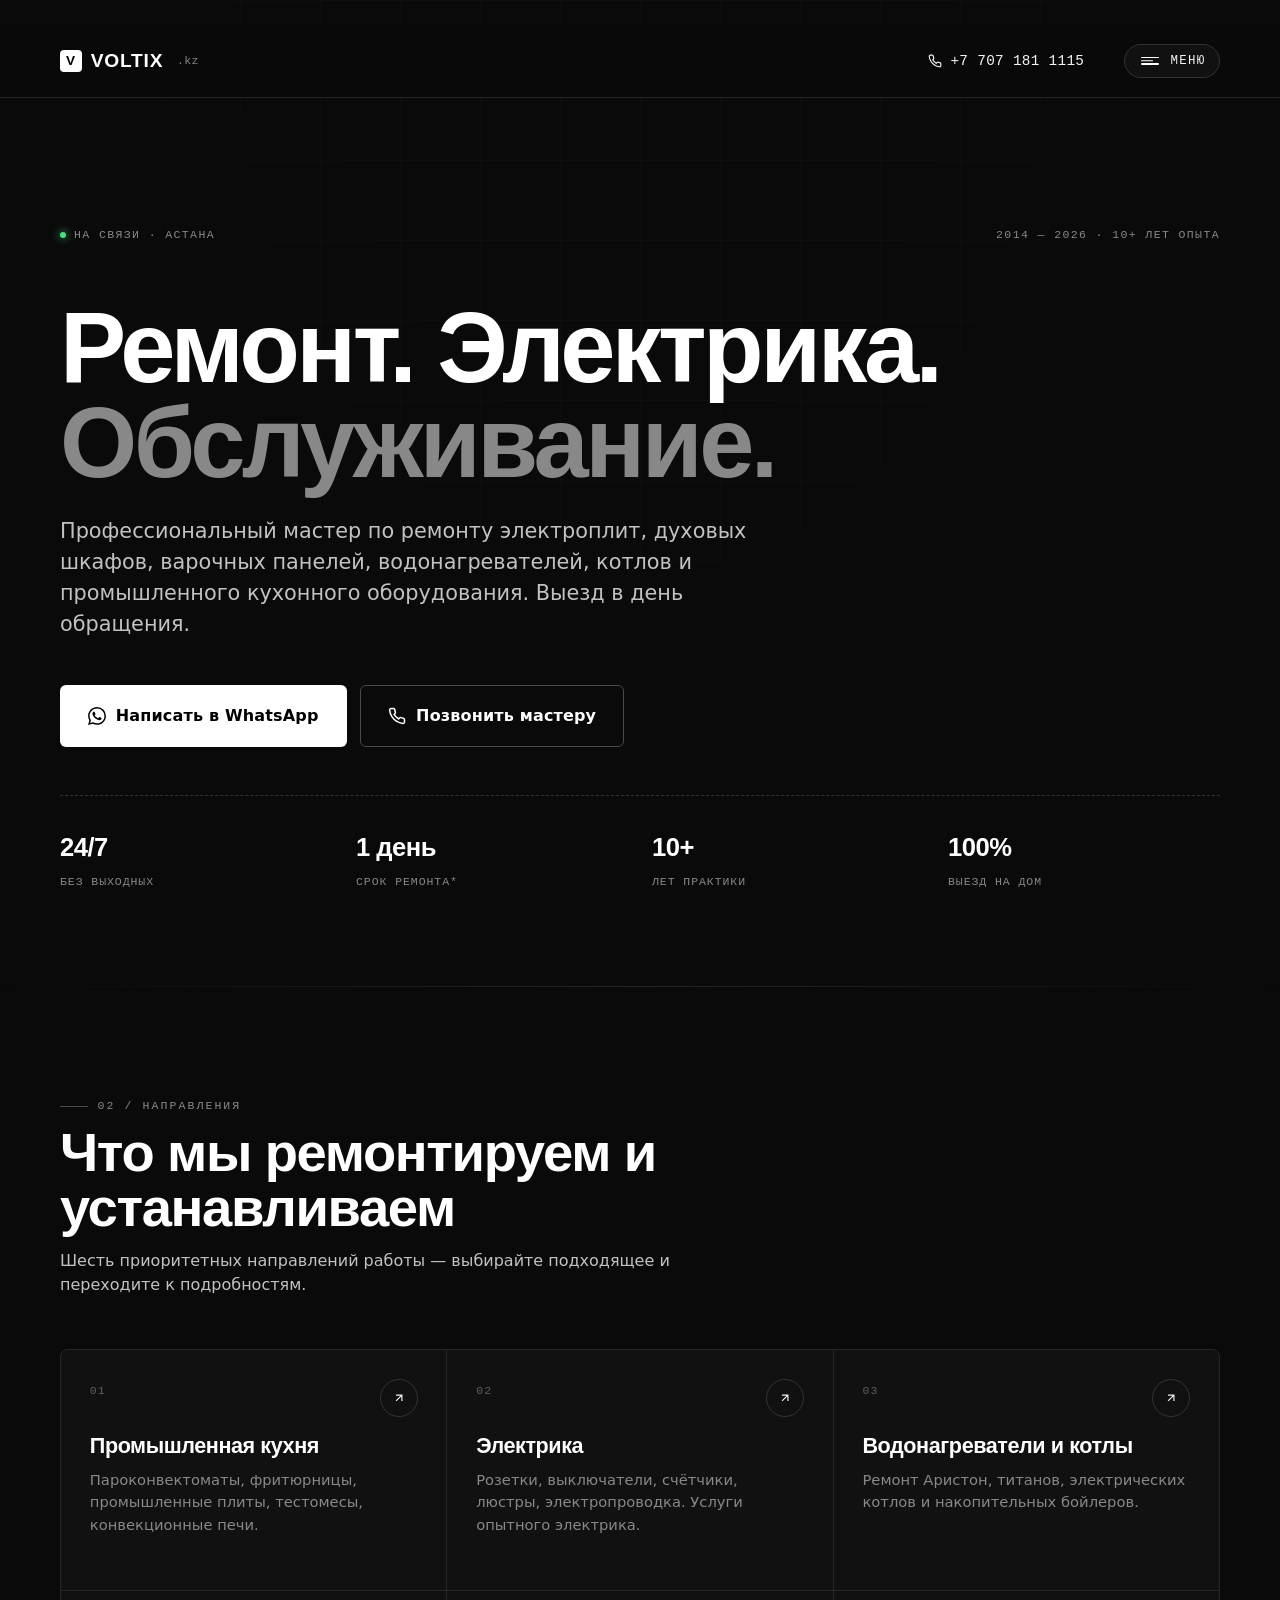
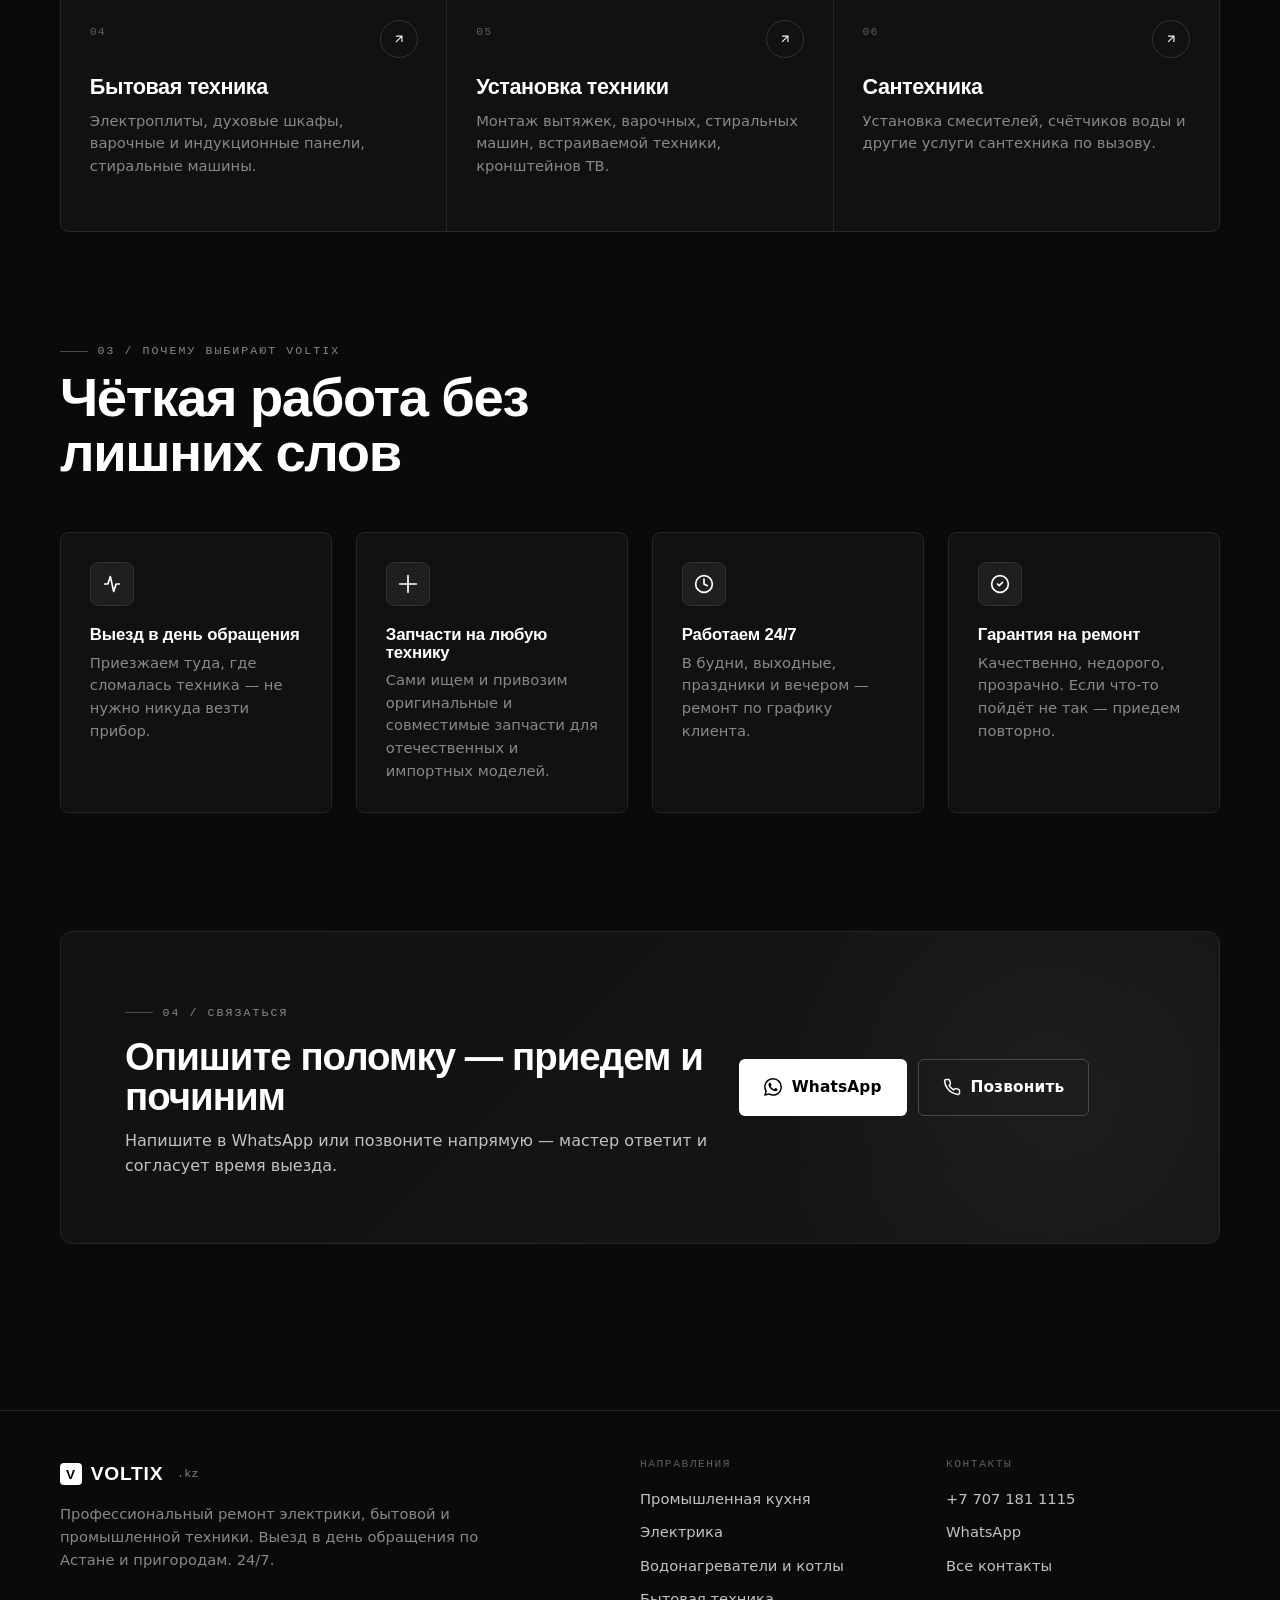
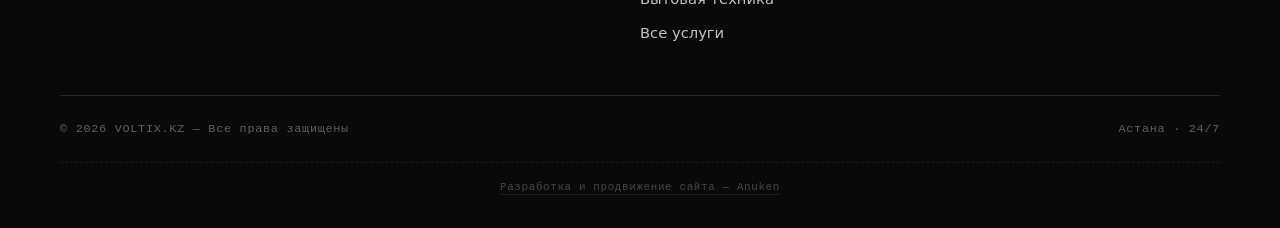
==== commit 9da83562: "Add files via upload" ====
--- a/index.html
+++ b/index.html
@@ -10,10 +10,15 @@
 <link rel="preconnect" href="https://fonts.gstatic.com" crossorigin />
 <link href="https://fonts.googleapis.com/css2?family=Unbounded:wght@500;600;700;800&family=Manrope:wght@400;500;600;700&family=JetBrains+Mono:wght@400;500;600&display=swap" rel="stylesheet" />
 <link rel="stylesheet" href="assets/style.css" />
+<script>(function(){try{var t=localStorage.getItem('voltix-theme');if(!t)t='light';document.documentElement.setAttribute('data-theme',t);}catch(e){}})();</script>
 </head>
 <body>
 
 <!-- ============= HEADER ============= -->
+<button class="scroll-top" data-scroll-top aria-label="Наверх">
+  <svg viewBox="0 0 24 24" fill="none" stroke="currentColor" stroke-width="2" stroke-linecap="round" stroke-linejoin="round"><path d="M12 19V5M5 12l7-7 7 7"/></svg>
+</button>
+
 <header class="site-header">
   <div class="container header-inner">
     <a href="index.html" class="logo" aria-label="Voltix — на главную">
@@ -26,6 +31,10 @@
         <svg viewBox="0 0 24 24" width="14" height="14" fill="none" stroke="currentColor" stroke-width="2" stroke-linecap="round" stroke-linejoin="round"><path d="M22 16.92v3a2 2 0 0 1-2.18 2 19.79 19.79 0 0 1-8.63-3.07 19.5 19.5 0 0 1-6-6 19.79 19.79 0 0 1-3.07-8.67A2 2 0 0 1 4.11 2h3a2 2 0 0 1 2 1.72 12.84 12.84 0 0 0 .7 2.81 2 2 0 0 1-.45 2.11L8.09 9.91a16 16 0 0 0 6 6l1.27-1.27a2 2 0 0 1 2.11-.45 12.84 12.84 0 0 0 2.81.7A2 2 0 0 1 22 16.92z"/></svg>
         +7 707 181 1115
       </a>
+      <button class="theme-toggle" data-theme-toggle aria-label="Переключить тему">
+        <svg class="icon-moon" viewBox="0 0 24 24" fill="none" stroke="currentColor" stroke-width="2" stroke-linecap="round" stroke-linejoin="round"><path d="M21 12.79A9 9 0 1 1 11.21 3 7 7 0 0 0 21 12.79z"/></svg>
+        <svg class="icon-sun" viewBox="0 0 24 24" fill="none" stroke="currentColor" stroke-width="2" stroke-linecap="round" stroke-linejoin="round"><circle cx="12" cy="12" r="4"/><path d="M12 2v2M12 20v2M4.93 4.93l1.41 1.41M17.66 17.66l1.41 1.41M2 12h2M20 12h2M4.93 19.07l1.41-1.41M17.66 6.34l1.41-1.41"/></svg>
+      </button>
       <button class="menu-btn" data-menu-open aria-label="Открыть меню">
         <span class="lines"><span></span><span></span><span></span></span>
         Меню
@@ -60,6 +69,12 @@
     </ul>
   </nav>
   <div class="menu-foot">
+    <button class="theme-toggle" data-theme-toggle aria-label="Переключить тему">
+      <svg class="icon-moon" viewBox="0 0 24 24" fill="none" stroke="currentColor" stroke-width="2" stroke-linecap="round" stroke-linejoin="round"><path d="M21 12.79A9 9 0 1 1 11.21 3 7 7 0 0 0 21 12.79z"/></svg>
+      <svg class="icon-sun" viewBox="0 0 24 24" fill="none" stroke="currentColor" stroke-width="2" stroke-linecap="round" stroke-linejoin="round"><circle cx="12" cy="12" r="4"/><path d="M12 2v2M12 20v2M4.93 4.93l1.41 1.41M17.66 17.66l1.41 1.41M2 12h2M20 12h2M4.93 19.07l1.41-1.41M17.66 6.34l1.41-1.41"/></svg>
+      <span class="label-light">Тёмная тема</span>
+      <span class="label-dark">Светлая тема</span>
+    </button>
     <a href="#" class="btn btn-primary btn-block" data-wa="Здравствуйте! Подскажите по услугам Voltix.">
       <svg viewBox="0 0 24 24" fill="currentColor"><path d="M17.472 14.382c-.297-.149-1.758-.867-2.03-.967-.273-.099-.471-.148-.67.15-.197.297-.767.966-.94 1.164-.173.199-.347.223-.644.075-.297-.15-1.255-.463-2.39-1.475-.883-.788-1.48-1.761-1.653-2.059-.173-.297-.018-.458.13-.606.134-.133.298-.347.446-.52.149-.174.198-.298.298-.497.099-.198.05-.371-.025-.52-.075-.149-.669-1.612-.916-2.207-.242-.579-.487-.5-.669-.51l-.57-.01c-.198 0-.52.074-.792.372s-1.04 1.016-1.04 2.479 1.065 2.876 1.213 3.074c.149.198 2.095 3.2 5.077 4.487.709.306 1.262.489 1.694.625.712.227 1.36.195 1.871.118.571-.085 1.758-.719 2.006-1.413.248-.694.248-1.289.173-1.413-.074-.124-.272-.198-.57-.347m-5.421 7.403h-.004a9.87 9.87 0 0 1-5.031-1.378l-.361-.214-3.741.982.998-3.648-.235-.374a9.86 9.86 0 0 1-1.51-5.26c.001-5.45 4.436-9.884 9.888-9.884 2.64 0 5.122 1.03 6.988 2.898a9.825 9.825 0 0 1 2.893 6.994c-.003 5.45-4.437 9.884-9.885 9.884m8.413-18.297A11.815 11.815 0 0 0 12.05 0C5.495 0 .16 5.335.157 11.892c0 2.096.547 4.142 1.588 5.945L.057 24l6.305-1.654a11.882 11.882 0 0 0 5.683 1.448h.005c6.554 0 11.89-5.335 11.893-11.893A11.821 11.821 0 0 0 20.464 3.488"/></svg>
       Написать в WhatsApp
--- a/assets/style.css
+++ b/assets/style.css
@@ -890,6 +890,39 @@
   letter-spacing: 0.06em;
 }
 
+/* developer credit */
+.dev-credit {
+  width: 100%;
+  padding-top: 1rem;
+  margin-top: 0.5rem;
+  border-top: 1px dashed var(--border);
+  font-family: var(--font-mono);
+  font-size: 0.68rem;
+  letter-spacing: 0.06em;
+  color: var(--text-dim);
+  text-align: center;
+  opacity: 0.7;
+  transition: opacity var(--transition);
+}
+.dev-credit:hover { opacity: 1; }
+.dev-credit a {
+  color: inherit;
+  text-decoration: none;
+  border-bottom: 1px solid var(--border);
+  padding-bottom: 1px;
+  transition: color var(--transition), border-color var(--transition);
+}
+.dev-credit a:hover {
+  color: var(--white);
+  border-color: var(--white);
+}
+.menu-foot .dev-credit {
+  border-top: 1px dashed var(--border);
+  margin-top: 1rem;
+  padding-top: 1rem;
+  text-align: left;
+}
+
 /* ============= FLOATING ACTION (mobile) ============= */
 .float-actions {
   position: fixed;
